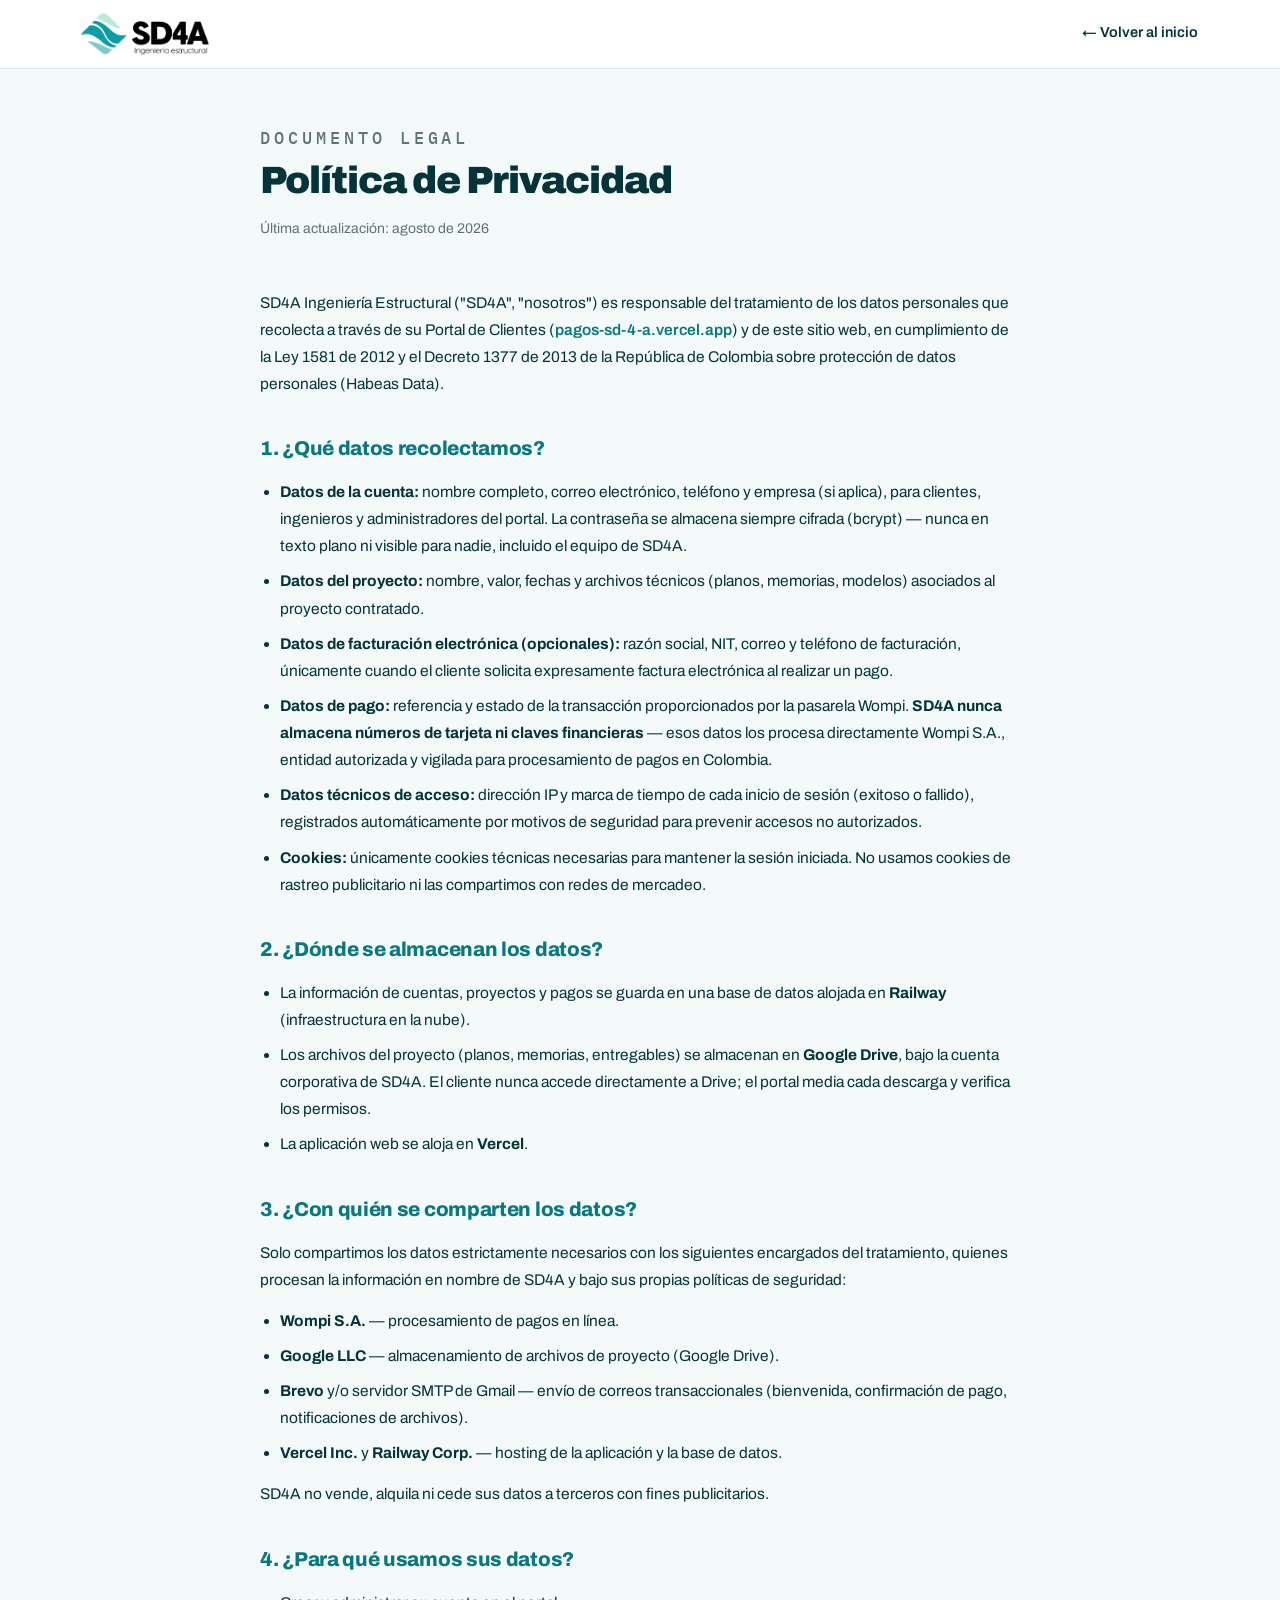
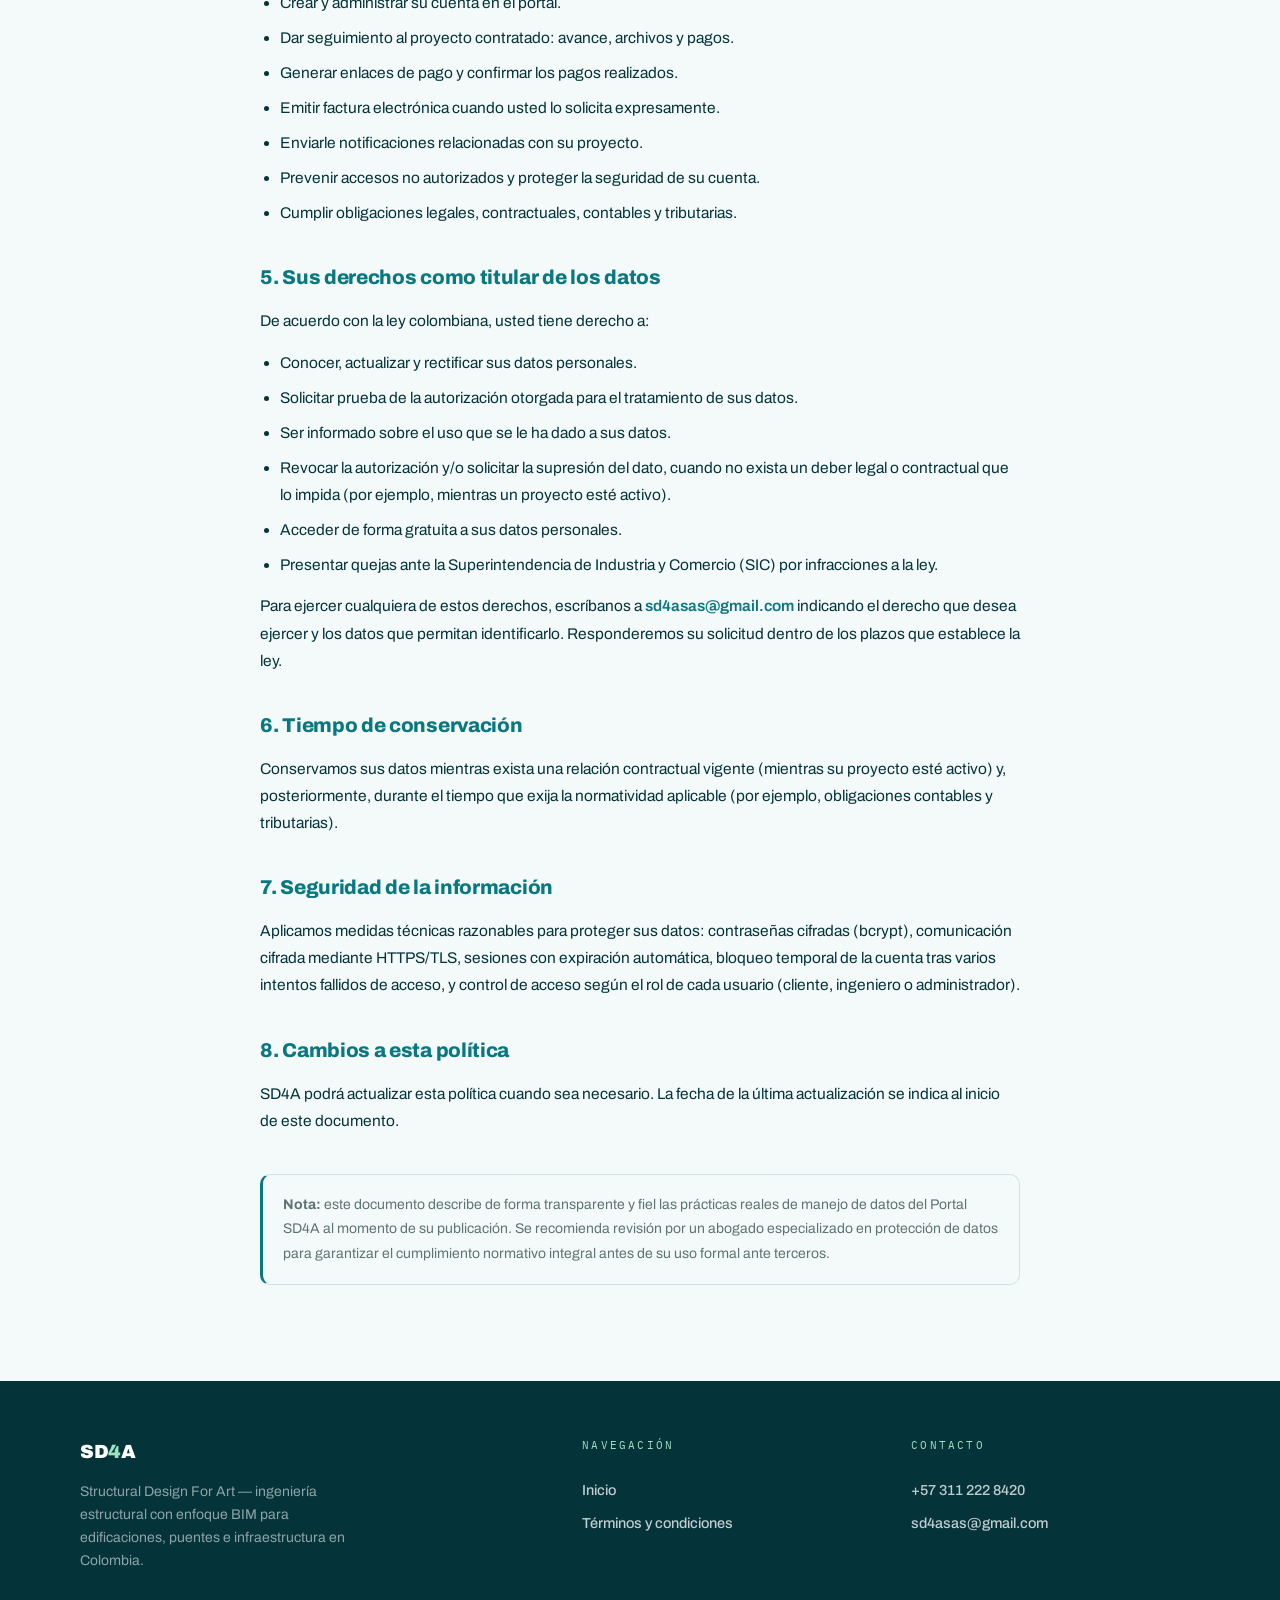
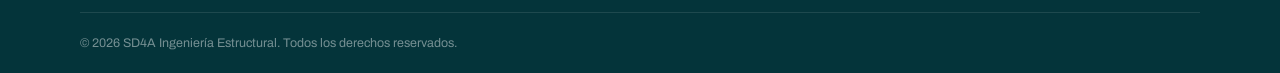
==== privacidad.html @ 19382eb5 "add Privacy Policy and Terms & Conditions pages New privacidad.html and terminos.html, grounded in w" ====
<!doctype html>
<html lang="es">
<head>
  <meta charset="utf-8" />
  <meta name="viewport" content="width=device-width, initial-scale=1" />
  <title>Política de Privacidad | SD4A Ingeniería Estructural</title>
  <meta name="description" content="Política de tratamiento de datos personales del Portal SD4A, conforme a la Ley 1581 de 2012 (Habeas Data) de Colombia." />
  <meta name="robots" content="noindex" />

  <link rel="preconnect" href="https://fonts.googleapis.com" />
  <link rel="preconnect" href="https://fonts.gstatic.com" crossorigin />
  <link href="https://fonts.googleapis.com/css2?family=Archivo:wdth,wght@62..125,300..900&family=IBM+Plex+Mono:wght@400;500&display=swap" rel="stylesheet" />

  <link rel="icon" type="image/png" sizes="32x32" href="./img/favicon-32.png" />
  <link rel="icon" type="image/png" sizes="16x16" href="./img/favicon-16.png" />
  <link rel="apple-touch-icon" sizes="180x180" href="./img/favicon-180.png" />
  <meta name="theme-color" content="#04343A" />

  <link rel="stylesheet" href="./css/style.css" />
</head>

<body>
  <header class="topbar" id="topbar">
    <div class="container topbar-inner">
      <a class="brand" href="./index.html" aria-label="SD4A — inicio">
        <img class="brand-logo" src="./img/logo-sd4a.png" alt="SD4A Ingeniería Estructural" />
      </a>
      <nav class="nav" id="nav" aria-label="Navegación">
        <a href="./index.html">← Volver al inicio</a>
      </nav>
    </div>
  </header>

  <main>
    <section class="section legal-page">
      <div class="container" style="max-width: 760px;">
        <div class="sheet-head">
          <p class="eyebrow">Documento legal</p>
          <h1 style="font-family: var(--font-display); font-weight: 900; font-size: clamp(28px,4vw,38px); letter-spacing: -1px; margin: 0 0 6px;">Política de Privacidad</h1>
          <p style="color: var(--muted); font-size: 14px;">Última actualización: agosto de 2026</p>
        </div>

        <div class="legal-body">
          <p>
            SD4A Ingeniería Estructural ("SD4A", "nosotros") es responsable del tratamiento de los datos
            personales que recolecta a través de su Portal de Clientes (<a href="https://pagos-sd-4-a.vercel.app" target="_blank" rel="noopener noreferrer">pagos-sd-4-a.vercel.app</a>)
            y de este sitio web, en cumplimiento de la Ley 1581 de 2012 y el Decreto 1377 de 2013 de la
            República de Colombia sobre protección de datos personales (Habeas Data).
          </p>

          <h2>1. ¿Qué datos recolectamos?</h2>
          <ul>
            <li><strong>Datos de la cuenta:</strong> nombre completo, correo electrónico, teléfono y empresa (si aplica), para clientes, ingenieros y administradores del portal. La contraseña se almacena siempre cifrada (bcrypt) — nunca en texto plano ni visible para nadie, incluido el equipo de SD4A.</li>
            <li><strong>Datos del proyecto:</strong> nombre, valor, fechas y archivos técnicos (planos, memorias, modelos) asociados al proyecto contratado.</li>
            <li><strong>Datos de facturación electrónica (opcionales):</strong> razón social, NIT, correo y teléfono de facturación, únicamente cuando el cliente solicita expresamente factura electrónica al realizar un pago.</li>
            <li><strong>Datos de pago:</strong> referencia y estado de la transacción proporcionados por la pasarela Wompi. <strong>SD4A nunca almacena números de tarjeta ni claves financieras</strong> — esos datos los procesa directamente Wompi S.A., entidad autorizada y vigilada para procesamiento de pagos en Colombia.</li>
            <li><strong>Datos técnicos de acceso:</strong> dirección IP y marca de tiempo de cada inicio de sesión (exitoso o fallido), registrados automáticamente por motivos de seguridad para prevenir accesos no autorizados.</li>
            <li><strong>Cookies:</strong> únicamente cookies técnicas necesarias para mantener la sesión iniciada. No usamos cookies de rastreo publicitario ni las compartimos con redes de mercadeo.</li>
          </ul>

          <h2>2. ¿Dónde se almacenan los datos?</h2>
          <ul>
            <li>La información de cuentas, proyectos y pagos se guarda en una base de datos alojada en <strong>Railway</strong> (infraestructura en la nube).</li>
            <li>Los archivos del proyecto (planos, memorias, entregables) se almacenan en <strong>Google Drive</strong>, bajo la cuenta corporativa de SD4A. El cliente nunca accede directamente a Drive; el portal media cada descarga y verifica los permisos.</li>
            <li>La aplicación web se aloja en <strong>Vercel</strong>.</li>
          </ul>

          <h2>3. ¿Con quién se comparten los datos?</h2>
          <p>Solo compartimos los datos estrictamente necesarios con los siguientes encargados del tratamiento, quienes procesan la información en nombre de SD4A y bajo sus propias políticas de seguridad:</p>
          <ul>
            <li><strong>Wompi S.A.</strong> — procesamiento de pagos en línea.</li>
            <li><strong>Google LLC</strong> — almacenamiento de archivos de proyecto (Google Drive).</li>
            <li><strong>Brevo</strong> y/o servidor SMTP de Gmail — envío de correos transaccionales (bienvenida, confirmación de pago, notificaciones de archivos).</li>
            <li><strong>Vercel Inc.</strong> y <strong>Railway Corp.</strong> — hosting de la aplicación y la base de datos.</li>
          </ul>
          <p>SD4A no vende, alquila ni cede sus datos a terceros con fines publicitarios.</p>

          <h2>4. ¿Para qué usamos sus datos?</h2>
          <ul>
            <li>Crear y administrar su cuenta en el portal.</li>
            <li>Dar seguimiento al proyecto contratado: avance, archivos y pagos.</li>
            <li>Generar enlaces de pago y confirmar los pagos realizados.</li>
            <li>Emitir factura electrónica cuando usted lo solicita expresamente.</li>
            <li>Enviarle notificaciones relacionadas con su proyecto.</li>
            <li>Prevenir accesos no autorizados y proteger la seguridad de su cuenta.</li>
            <li>Cumplir obligaciones legales, contractuales, contables y tributarias.</li>
          </ul>

          <h2>5. Sus derechos como titular de los datos</h2>
          <p>De acuerdo con la ley colombiana, usted tiene derecho a:</p>
          <ul>
            <li>Conocer, actualizar y rectificar sus datos personales.</li>
            <li>Solicitar prueba de la autorización otorgada para el tratamiento de sus datos.</li>
            <li>Ser informado sobre el uso que se le ha dado a sus datos.</li>
            <li>Revocar la autorización y/o solicitar la supresión del dato, cuando no exista un deber legal o contractual que lo impida (por ejemplo, mientras un proyecto esté activo).</li>
            <li>Acceder de forma gratuita a sus datos personales.</li>
            <li>Presentar quejas ante la Superintendencia de Industria y Comercio (SIC) por infracciones a la ley.</li>
          </ul>
          <p>
            Para ejercer cualquiera de estos derechos, escríbanos a
            <a href="mailto:sd4asas@gmail.com"> sd4asas@gmail.com</a> indicando el derecho que desea ejercer
            y los datos que permitan identificarlo. Responderemos su solicitud dentro de los plazos que
            establece la ley.
          </p>

          <h2>6. Tiempo de conservación</h2>
          <p>
            Conservamos sus datos mientras exista una relación contractual vigente (mientras su proyecto
            esté activo) y, posteriormente, durante el tiempo que exija la normatividad aplicable
            (por ejemplo, obligaciones contables y tributarias).
          </p>

          <h2>7. Seguridad de la información</h2>
          <p>
            Aplicamos medidas técnicas razonables para proteger sus datos: contraseñas cifradas (bcrypt),
            comunicación cifrada mediante HTTPS/TLS, sesiones con expiración automática, bloqueo temporal
            de la cuenta tras varios intentos fallidos de acceso, y control de acceso según el rol de
            cada usuario (cliente, ingeniero o administrador).
          </p>

          <h2>8. Cambios a esta política</h2>
          <p>
            SD4A podrá actualizar esta política cuando sea necesario. La fecha de la última actualización
            se indica al inicio de este documento.
          </p>

          <div class="legal-note">
            <p>
              <strong>Nota:</strong> este documento describe de forma transparente y fiel las prácticas
              reales de manejo de datos del Portal SD4A al momento de su publicación. Se recomienda
              revisión por un abogado especializado en protección de datos para garantizar el cumplimiento
              normativo integral antes de su uso formal ante terceros.
            </p>
          </div>
        </div>
      </div>
    </section>
  </main>

  <footer class="footer">
    <div class="container footer-grid">
      <div class="footer-brand">
        <span class="brand-text small">SD<em>4</em>A</span>
        <p>Structural Design For Art — ingeniería estructural con enfoque BIM para edificaciones, puentes e infraestructura en Colombia.</p>
      </div>
      <nav class="footer-links" aria-label="Enlaces del sitio">
        <p class="footer-col-title">Navegación</p>
        <a href="./index.html">Inicio</a>
        <a href="./terminos.html">Términos y condiciones</a>
      </nav>
      <div class="footer-links">
        <p class="footer-col-title">Contacto</p>
        <a href="https://wa.me/573112228420" target="_blank" rel="noopener noreferrer">+57 311 222 8420</a>
        <a href="mailto:sd4asas@gmail.com">sd4asas@gmail.com</a>
      </div>
    </div>
    <div class="container footer-bottom">
      <small>© 2026 SD4A Ingeniería Estructural. Todos los derechos reservados.</small>
    </div>
  </footer>
</body>
</html>
---- css/style.css ----
/* ═══════════════════════════════════════════════════════════════
   SD4A — Structural Design For Art
   Paleta del portal SD4A sobre una estética técnica y limpia.
   ═══════════════════════════════════════════════════════════════ */

:root {
  --ink:      #04343A;
  --teal:     #0A7881;
  --teal-2:   #16938f;
  --cyan:     #68B2B7;
  --mint:     #9BE3BF;
  --paper:    #F4FAF9;
  --white:    #FFFFFF;
  --line:     rgba(10, 120, 129, 0.16);
  --muted:    #5E7472;

  --font-display: "Archivo", system-ui, sans-serif;
  --font-body:    "Archivo", system-ui, sans-serif;
  --font-mono:    "IBM Plex Mono", ui-monospace, monospace;

  --radius: 14px;
  --container: 1120px;
}

/* ── Reset ── */
*, *::before, *::after { box-sizing: border-box; }
html { scroll-behavior: smooth; }
body {
  margin: 0;
  font-family: var(--font-body);
  font-size: 16px;
  line-height: 1.6;
  color: var(--ink);
  background: var(--paper);
  -webkit-font-smoothing: antialiased;
}
img { max-width: 100%; display: block; }
a { color: var(--teal); text-decoration: none; }

/* Foco visible accesible en toda la página */
a:focus-visible, button:focus-visible, input:focus-visible, textarea:focus-visible {
  outline: 2px solid var(--teal);
  outline-offset: 3px;
  border-radius: 4px;
}

.container { width: min(var(--container), calc(100% - 40px)); margin-inline: auto; }

/* ── Eyebrow (etiqueta pequeña sobre títulos) ── */
.eyebrow {
  font-family: var(--font-mono);
  font-size: 12px;
  font-weight: 500;
  letter-spacing: 0.24em;
  text-transform: uppercase;
  color: var(--teal);
  margin: 0 0 12px;
}
.eyebrow.light { color: var(--mint); }

/* ═══════════ TOPBAR ═══════════ */
.topbar {
  position: sticky; top: 0; z-index: 50;
  background: rgba(255, 255, 255, 0.92);
  backdrop-filter: blur(10px);
  border-bottom: 1px solid var(--line);
  transition: box-shadow 0.25s ease;
}
.topbar.scrolled { box-shadow: 0 8px 28px rgba(4, 52, 58, 0.10); }

/* Regla de avance de lectura — detalle de firma (estética de plano) */
.scroll-ruler {
  position: absolute; left: 0; bottom: -1px; height: 2px;
  width: 0%;
  background: linear-gradient(90deg, var(--teal), var(--mint));
  transition: width 0.1s linear;
}
.topbar-inner {
  display: flex; align-items: center; gap: 28px;
  height: 68px;
}

.brand { display: inline-flex; align-items: center; gap: 10px; }
.brand-logo { height: 44px; width: auto; display: block; }
.brand-mark { width: 34px; height: 34px; fill: var(--teal); }
.brand-text {
  font-family: var(--font-display);
  font-weight: 900;
  font-size: 24px;
  letter-spacing: -0.5px;
  color: var(--ink);
  font-style: normal;
}
.brand-text em { font-style: normal; color: var(--teal); }
.brand-text.small { font-size: 19px; color: var(--white); }
.brand-text.small em { color: var(--mint); }

.nav { display: flex; gap: 24px; margin-left: auto; }
.nav a {
  font-size: 14.5px; font-weight: 600; color: var(--ink);
  padding: 6px 2px; border-bottom: 2px solid transparent;
  transition: color 0.2s, border-color 0.2s;
}
.nav a:hover { color: var(--teal); border-bottom-color: var(--mint); }
.nav a.active { color: var(--teal); border-bottom-color: var(--teal); }

.btn-portal {
  display: inline-flex; align-items: center; gap: 8px;
  font-weight: 800; font-size: 14px; color: var(--white);
  background: linear-gradient(135deg, var(--teal), var(--teal-2));
  padding: 10px 18px; border-radius: 10px;
  box-shadow: 0 4px 16px rgba(10, 120, 129, 0.35);
  transition: transform 0.2s, box-shadow 0.2s;
  white-space: nowrap;
}
.btn-portal:hover { transform: translateY(-1px); box-shadow: 0 8px 22px rgba(10, 120, 129, 0.45); }
.btn-portal svg { width: 16px; height: 16px; }

/* Hamburguesa (móvil) */
.nav-toggle {
  display: none;
  flex-direction: column; justify-content: center; gap: 5px;
  width: 42px; height: 42px;
  background: none; border: 1.5px solid var(--line); border-radius: 10px;
  cursor: pointer; padding: 0 10px;
}
.nav-toggle span {
  display: block; height: 2px; border-radius: 2px;
  background: var(--ink);
  transition: transform 0.25s ease, opacity 0.25s ease;
}
.nav-toggle.open span:nth-child(1) { transform: translateY(7px) rotate(45deg); }
.nav-toggle.open span:nth-child(2) { opacity: 0; }
.nav-toggle.open span:nth-child(3) { transform: translateY(-7px) rotate(-45deg); }

/* ═══════════ HERO ═══════════ */
.hero {
  position: relative;
  min-height: 88vh;
  display: flex; flex-direction: column; justify-content: center;
  overflow: hidden;
  color: var(--white);
}
.hero-slides { position: absolute; inset: 0; }
.hero-slides .slide {
  position: absolute; inset: 0;
  width: 100%; height: 100%; object-fit: cover;
  opacity: 0;
  transform: scale(1);
  transition: opacity 1.6s ease;
}
.hero-slides .slide.active {
  opacity: 1;
  animation: kenburns 9s ease-out forwards;
}
@keyframes kenburns {
  from { transform: scale(1); }
  to   { transform: scale(1.08); }
}

.hero-veil {
  position: absolute; inset: 0;
  background: linear-gradient(100deg, rgba(4, 52, 58, 0.96) 0%, rgba(4, 52, 58, 0.88) 50%, rgba(6, 74, 82, 0.72) 100%);
}
.hero-grid-lines {
  position: absolute; inset: 0; pointer-events: none;
  background-image:
    linear-gradient(rgba(155, 227, 191, 0.07) 1px, transparent 1px),
    linear-gradient(90deg, rgba(155, 227, 191, 0.07) 1px, transparent 1px);
  background-size: 56px 56px;
}

.hero-inner { position: relative; z-index: 2; padding: 90px 0 140px; }
.hero h1 {
  font-family: var(--font-display);
  font-size: clamp(38px, 6.2vw, 68px);
  font-weight: 900;
  font-stretch: 88%;
  line-height: 1.04;
  letter-spacing: -1.5px;
  margin: 10px 0 20px;
  max-width: 13ch;
}
.hero h1 .accent { color: var(--mint); }
.hero h1, .hero-sub { text-shadow: 0 2px 24px rgba(4, 52, 58, 0.55); }
.hero-sub {
  font-size: clamp(16px, 1.9vw, 19px);
  color: rgba(255, 255, 255, 0.82);
  max-width: 54ch;
  margin: 0 0 32px;
}
.hero-actions { display: flex; gap: 14px; flex-wrap: wrap; }

/* Dots del slider */
.hero-dots {
  position: absolute; z-index: 3;
  bottom: 66px; left: 50%; transform: translateX(-50%);
  display: flex; gap: 10px;
}
.hero-dots button {
  width: 9px; height: 9px; border-radius: 50%;
  border: none; cursor: pointer; padding: 0;
  background: rgba(255, 255, 255, 0.35);
  transition: background 0.25s, transform 0.25s;
}
.hero-dots button.active { background: var(--mint); transform: scale(1.3); }

/* Cinta de sectores */
.hero-strip {
  position: absolute; bottom: 0; left: 0; right: 0; z-index: 2;
  padding: 14px 0;
  background: rgba(4, 52, 58, 0.85);
  border-top: 1px solid rgba(155, 227, 191, 0.25);
  overflow: hidden;
}
.strip-track {
  display: inline-flex; gap: 26px; align-items: center;
  font-family: var(--font-mono);
  font-size: 11.5px; letter-spacing: 0.24em; color: var(--mint);
  white-space: nowrap;
  animation: strip-move 45s linear infinite;
}
.strip-track i { font-style: normal; opacity: 0.5; }
@keyframes strip-move {
  from { transform: translateX(0); }
  to   { transform: translateX(-50%); }
}

/* ═══════════ BOTONES ═══════════ */
.btn {
  display: inline-flex; align-items: center; justify-content: center; gap: 8px;
  font-weight: 800; font-size: 15px;
  padding: 13px 26px; border-radius: 11px;
  border: none; cursor: pointer;
  transition: transform 0.2s, box-shadow 0.2s, background 0.2s;
}
.btn-solid {
  color: var(--white);
  background: linear-gradient(135deg, var(--teal), var(--cyan));
  box-shadow: 0 6px 20px rgba(10, 120, 129, 0.40);
}
.btn-solid:hover { transform: translateY(-2px); box-shadow: 0 10px 28px rgba(10, 120, 129, 0.5); }
.btn-ghost {
  color: var(--white);
  background: transparent;
  border: 1.5px solid rgba(255, 255, 255, 0.45);
}
.btn-ghost:hover { border-color: var(--mint); color: var(--mint); }
.btn-mint {
  color: var(--ink);
  background: var(--mint);
  box-shadow: 0 6px 24px rgba(155, 227, 191, 0.35);
}
.btn-mint:hover { transform: translateY(-2px); background: #b3ecd0; }
.btn-small { padding: 10px 18px; font-size: 13.5px; }

/* ═══════════ SECCIONES ═══════════ */
.section { padding: 96px 0; position: relative; }
.section.alt { background: var(--white); border-block: 1px solid var(--line); }

/* Sección oscura — contraste fuerte entre bloques */
.section.dark {
  background:
    linear-gradient(rgba(155, 227, 191, 0.045) 1px, transparent 1px),
    linear-gradient(90deg, rgba(155, 227, 191, 0.045) 1px, transparent 1px),
    linear-gradient(135deg, var(--ink) 0%, #06525c 100%);
  background-size: 56px 56px, 56px 56px, 100% 100%;
  color: var(--white);
}
.section.dark .sheet-head h2 { color: var(--white); }
.section.dark .sheet-head p { color: rgba(255, 255, 255, 0.65); }
.section.dark .eyebrow { color: var(--mint); }

/* Grano sutil sobre fondos oscuros — acabado menos plano */
.section.dark::before, .cta::before {
  content: "";
  position: absolute; inset: 0;
  background-image: url("data:image/svg+xml,%3Csvg xmlns='http://www.w3.org/2000/svg' width='140' height='140'%3E%3Cfilter id='n'%3E%3CfeTurbulence type='fractalNoise' baseFrequency='0.85' numOctaves='2' stitchTiles='stitch'/%3E%3C/filter%3E%3Crect width='100%25' height='100%25' filter='url(%23n)'/%3E%3C/svg%3E");
  opacity: 0.05;
  mix-blend-mode: overlay;
  pointer-events: none;
}
.section.dark .container, .cta .container { position: relative; z-index: 1; }

.sheet-head { max-width: 640px; margin-bottom: 48px; }
.sheet-head h2 {
  font-family: var(--font-display);
  font-size: clamp(28px, 3.6vw, 40px);
  font-weight: 900;
  font-stretch: 90%;
  letter-spacing: -1px;
  line-height: 1.1;
  margin: 0 0 14px;
}
.sheet-head p { color: var(--muted); margin: 0; font-size: 16.5px; }

/* ── Tarjetas ── */
.plan-card {
  position: relative;
  background: var(--white);
  border: 1px solid var(--line);
  border-radius: var(--radius);
  padding: 28px;
  transition: transform 0.25s ease, box-shadow 0.25s ease;
}
.plan-card::before {
  content: "";
  position: absolute; top: 10px; left: 10px;
  width: 14px; height: 14px;
  border-top: 2px solid var(--mint);
  border-left: 2px solid var(--mint);
  opacity: 0.9;
}
.plan-card:hover { transform: translateY(-4px); box-shadow: 0 16px 36px rgba(4, 52, 58, 0.10); }
.plan-card h3 {
  font-family: var(--font-display);
  font-size: 19px; font-weight: 800; letter-spacing: -0.3px;
  margin: 4px 0 10px;
}
.plan-card p, .plan-card ul { color: var(--muted); font-size: 15px; margin: 0; }
.plan-card ul { padding-left: 18px; display: grid; gap: 6px; }
.plan-card .link { display: inline-block; margin-top: 14px; font-weight: 700; font-size: 14.5px; transition: transform 0.2s ease; }
.plan-card .link:hover { color: var(--teal-2); transform: translateX(3px); }

.service-icon {
  width: 28px; height: 28px;
  color: var(--teal);
  margin-bottom: 12px;
}

.cards-3 { display: grid; grid-template-columns: repeat(3, 1fr); gap: 20px; }

/* ── Banda BIM ── */
.bim-band {
  margin-top: 48px;
  display: grid; grid-template-columns: 1.1fr 1fr;
  border-radius: 18px; overflow: hidden;
  background: linear-gradient(120deg, var(--ink) 0%, #06525c 70%, var(--teal) 100%);
  color: var(--white);
}
.bim-copy { padding: 44px; align-self: center; }
.bim-copy h3 {
  font-family: var(--font-display);
  font-size: 28px; font-weight: 900; letter-spacing: -0.5px;
  margin: 6px 0 12px;
}
.bim-copy p { color: rgba(255, 255, 255, 0.8); margin: 0; font-size: 15.5px; }
.bim-band img { width: 100%; height: 100%; object-fit: cover; min-height: 260px; }

/* ── Sectores (sobre fondo oscuro) ── */
.sector-grid { display: grid; grid-template-columns: repeat(3, 1fr); gap: 16px; }
.sector {
  background: rgba(255, 255, 255, 0.05);
  border: 1px solid rgba(155, 227, 191, 0.20);
  border-radius: var(--radius);
  padding: 24px;
  transition: border-color 0.2s, background 0.2s, transform 0.2s;
}
.sector:hover {
  border-color: var(--mint);
  background: rgba(155, 227, 191, 0.10);
  transform: translateY(-3px);
}
.sector-icon {
  width: 26px; height: 26px;
  color: var(--mint);
  margin-bottom: 14px;
  opacity: 0.9;
  transition: transform 0.25s ease;
}
.sector:hover .sector-icon { transform: translateY(-2px) scale(1.05); }
.sector h3 {
  font-family: var(--font-mono);
  font-size: 13px; font-weight: 500; letter-spacing: 0.18em;
  text-transform: uppercase;
  color: var(--mint);
  margin: 0 0 8px;
}
.sector p { color: rgba(255, 255, 255, 0.68); font-size: 14.5px; margin: 0; }

/* ── Proyectos: filtro ── */
.filter-bar { display: flex; flex-wrap: wrap; gap: 8px; margin-bottom: 28px; }
.filter-btn {
  font-family: var(--font-mono);
  font-size: 11.5px; letter-spacing: 0.08em;
  padding: 8px 16px; border-radius: 20px;
  border: 1px solid var(--line);
  background: var(--white);
  color: var(--muted);
  cursor: pointer;
  transition: background 0.2s ease, color 0.2s ease, border-color 0.2s ease;
}
.filter-btn:hover { border-color: var(--cyan); color: var(--teal); }
.filter-btn.active {
  background: var(--teal); border-color: var(--teal); color: var(--white);
}

/* ── Proyectos: galería tipo mosaico (alturas variadas, reales) ── */
.project-grid { columns: 3 260px; column-gap: 20px; }
.project {
  display: block;
  break-inside: avoid;
  margin: 0 0 20px;
  border-radius: var(--radius); overflow: hidden;
  background: var(--white); border: 1px solid var(--line);
  cursor: zoom-in;
  transition: transform 0.25s ease, box-shadow 0.25s ease, opacity 0.25s ease;
}
.project.filtered-out { display: none; }
.project:hover, .project:focus-visible {
  transform: translateY(-4px);
  box-shadow: 0 18px 40px rgba(4, 52, 58, 0.14);
  outline: none;
}
.project:focus-visible { box-shadow: 0 0 0 3px var(--cyan); }
.project img {
  width: 100%; display: block; object-fit: cover;
  transition: transform 0.4s ease;
}
.project:hover img { transform: scale(1.04); }
.project figcaption { padding: 16px 18px; }
.project .tag {
  display: inline-block;
  font-family: var(--font-mono);
  font-size: 10.5px; letter-spacing: 0.2em;
  color: var(--teal);
  background: rgba(155, 227, 191, 0.25);
  padding: 3px 9px; border-radius: 20px;
  margin-bottom: 8px;
}
.project strong { display: block; font-size: 15.5px; letter-spacing: -0.2px; line-height: 1.35; }

/* ── Lightbox ── */
.lightbox[hidden] { display: none; }
.lightbox {
  position: fixed; inset: 0; z-index: 100;
  background: rgba(4, 52, 58, 0.94);
  display: flex; align-items: center; justify-content: center;
  padding: 24px;
  opacity: 0; transition: opacity 0.25s ease;
}
.lightbox.open { opacity: 1; }
.lb-figure { margin: 0; max-width: min(1100px, 92vw); text-align: center; }
.lb-figure img {
  max-width: 100%; max-height: 78vh;
  object-fit: contain;
  border-radius: 12px;
  box-shadow: 0 30px 80px rgba(0, 0, 0, 0.5);
  margin-inline: auto;
}
.lb-figure figcaption {
  margin-top: 16px;
  color: var(--mint);
  font-family: var(--font-mono);
  font-size: 13px; letter-spacing: 0.12em;
}
.lb-close, .lb-prev, .lb-next {
  position: fixed; z-index: 101;
  background: rgba(255, 255, 255, 0.10);
  color: var(--white);
  border: 1px solid rgba(255, 255, 255, 0.25);
  border-radius: 50%;
  width: 48px; height: 48px;
  font-size: 26px; line-height: 1;
  cursor: pointer;
  display: flex; align-items: center; justify-content: center;
  transition: background 0.2s, transform 0.2s;
}
.lb-close:hover, .lb-prev:hover, .lb-next:hover { background: var(--teal); transform: scale(1.06); }
.lb-close { top: 22px; right: 22px; }
.lb-prev  { left: 22px; top: 50%; transform: translateY(-50%); }
.lb-next  { right: 22px; top: 50%; transform: translateY(-50%); }
.lb-prev:hover { transform: translateY(-50%) scale(1.06); }
.lb-next:hover { transform: translateY(-50%) scale(1.06); }

body.lb-locked { overflow: hidden; }

/* ── Proceso ── */
.steps {
  list-style: none; margin: 0; padding: 0;
  display: grid; grid-template-columns: repeat(4, 1fr); gap: 18px;
}
.step {
  background: var(--white); border: 1px solid var(--line);
  border-radius: var(--radius); padding: 26px 22px;
  transition: transform 0.2s ease, box-shadow 0.2s ease;
}
.step:hover { transform: translateY(-3px); box-shadow: 0 12px 28px rgba(4, 52, 58, 0.08); }
.step-num {
  font-family: var(--font-mono);
  font-size: 13px; font-weight: 500; letter-spacing: 0.1em;
  color: var(--white);
  background: var(--teal);
  display: inline-flex; align-items: center; justify-content: center;
  width: 40px; height: 40px; border-radius: 10px;
  margin-bottom: 14px;
}
.step h3 { font-size: 17px; font-weight: 800; letter-spacing: -0.3px; margin: 0 0 8px; }
.step p { color: var(--muted); font-size: 14px; margin: 0; }

/* ── CTA portal ── */
.cta {
  position: relative;
  overflow: hidden;
  background: linear-gradient(120deg, var(--ink) 0%, #075f68 55%, var(--teal-2) 100%);
  color: var(--white);
  padding: 72px 0;
}
.cta-inner {
  display: flex; align-items: center; justify-content: space-between; gap: 32px;
  flex-wrap: wrap;
}
.cta h2 {
  font-family: var(--font-display);
  font-size: clamp(26px, 3.4vw, 36px); font-weight: 900; letter-spacing: -0.8px;
  margin: 8px 0 10px;
}
.cta p { color: rgba(255, 255, 255, 0.78); margin: 0; max-width: 48ch; }

/* ── Contacto ── */
.contact-solo { max-width: 520px; }
.contact-solo .plan-card { padding: 32px; }

.wa-btn {
  display: flex; align-items: center; justify-content: center; gap: 10px;
  width: 100%;
  font-weight: 800; font-size: 15.5px;
  color: var(--white);
  background: linear-gradient(135deg, #1fac53, #25d366);
  padding: 15px 24px; border-radius: 12px;
  box-shadow: 0 6px 22px rgba(37, 211, 102, 0.35);
  margin-bottom: 20px;
  transition: transform 0.2s, box-shadow 0.2s;
}
.wa-btn:hover { transform: translateY(-2px); box-shadow: 0 10px 30px rgba(37, 211, 102, 0.45); color: var(--white); }
.wa-btn svg { width: 22px; height: 22px; flex-shrink: 0; }

.contact-info h3 { font-size: 18px; font-weight: 800; margin: 4px 0 18px; }
.info-row { display: grid; gap: 3px; padding: 12px 0; border-bottom: 1px dashed var(--line); }
.info-label {
  font-family: var(--font-mono);
  font-size: 11px; letter-spacing: 0.2em; text-transform: uppercase;
  color: var(--teal);
}
.info-row a, .info-row span:not(.info-label) { font-size: 15px; font-weight: 600; color: var(--ink); }
.info-row a:hover { color: var(--teal); }
.portal-note { margin-top: 22px; padding-top: 18px; }
.portal-note p { font-size: 14px; color: var(--muted); margin: 0 0 10px; }

/* ── Páginas legales (Privacidad, Términos) ── */
.legal-page { padding-top: 56px; }
.legal-body { color: var(--ink); font-size: 15.5px; line-height: 1.75; }
.legal-body h2 {
  font-family: var(--font-display);
  font-size: 20px; font-weight: 800; letter-spacing: -0.3px;
  color: var(--teal);
  margin: 34px 0 12px;
}
.legal-body p { margin: 0 0 14px; }
.legal-body ul { margin: 0 0 14px; padding-left: 20px; display: grid; gap: 8px; }
.legal-body li { color: var(--ink); }
.legal-body a { font-weight: 600; }
.legal-note {
  margin-top: 40px; padding: 18px 20px;
  background: var(--paper);
  border: 1px solid var(--line);
  border-left: 3px solid var(--teal);
  border-radius: 10px;
}
.legal-note p { margin: 0; font-size: 14px; color: var(--muted); }

/* ── Footer ── */
.footer { background: var(--ink); color: rgba(255, 255, 255, 0.65); padding: 56px 0 0; }
.footer-grid {
  display: grid; grid-template-columns: 1.6fr 1fr 1fr; gap: 40px;
  padding-bottom: 40px;
}
.footer-brand p { margin: 12px 0 0; font-size: 14px; color: rgba(255, 255, 255, 0.55); max-width: 34ch; line-height: 1.65; }
.footer-col-title {
  font-family: var(--font-mono);
  font-size: 11px; letter-spacing: 0.2em; text-transform: uppercase;
  color: var(--mint); margin: 0 0 14px;
}
.footer-links { display: flex; flex-direction: column; gap: 10px; }
.footer-links a { color: rgba(255, 255, 255, 0.75); font-size: 14.5px; font-weight: 500; transition: color 0.2s; }
.footer-links a:hover { color: var(--mint); }
.footer-bottom {
  border-top: 1px solid rgba(255, 255, 255, 0.10);
  padding: 20px 0;
  display: flex; align-items: center; justify-content: space-between;
  flex-wrap: wrap; gap: 10px;
}
.footer-bottom small { font-size: 12.5px; color: rgba(255, 255, 255, 0.45); }
.footer-legal { display: flex; align-items: center; gap: 8px; }
.footer-legal a { font-size: 12.5px; color: rgba(255, 255, 255, 0.5); font-weight: 500; transition: color 0.2s; }
.footer-legal a:hover { color: var(--mint); }
.footer-legal span { color: rgba(255, 255, 255, 0.25); font-size: 12px; }

/* ═══════════ REVEAL (con cascada opcional) ═══════════ */
.reveal {
  opacity: 0; transform: translateY(22px);
  transition: opacity 0.65s ease, transform 0.65s ease;
  transition-delay: calc(var(--stagger, 0) * 70ms);
}
.reveal.in { opacity: 1; transform: none; }

@media (prefers-reduced-motion: reduce) {
  html { scroll-behavior: auto; }
  .reveal { opacity: 1; transform: none; transition: none; }
  .hero-slides .slide { transition: none; animation: none !important; }
  .strip-track { animation: none; }
  .hero-slides, .hero-veil { transform: none !important; }
  .wa-btn::before { animation: none !important; }
}

/* ═══════════ CIFRAS (franja bajo el hero) ═══════════ */
.stats-strip {
  display: grid; grid-template-columns: repeat(3, 1fr);
  gap: 8px;
  padding: 30px 0;
  border-bottom: 1px solid var(--line);
}
.stat { text-align: center; padding: 0 12px; }
.stat-num {
  display: block;
  font-family: var(--font-display);
  font-weight: 900;
  font-size: clamp(28px, 4vw, 40px);
  letter-spacing: -1px;
  color: var(--teal);
  line-height: 1;
}
.stat-label {
  display: block;
  margin-top: 6px;
  font-size: 12.5px;
  color: var(--muted);
  font-weight: 600;
}

/* ═══════════ OVERLAY EN TARJETAS DE PROYECTO (solo la imagen) ═══════════ */
.project-media { position: relative; overflow: hidden; }
.project-media::after {
  content: "";
  position: absolute; inset: 0;
  background: linear-gradient(180deg, transparent 40%, rgba(4,52,58,0.55) 100%);
  opacity: 0;
  transition: opacity 0.3s ease;
  pointer-events: none;
  z-index: 1;
}
.project:hover .project-media::after, .project:focus-visible .project-media::after { opacity: 1; }
.project-zoom-hint {
  position: absolute; top: 14px; right: 14px; z-index: 2;
  width: 34px; height: 34px; border-radius: 50%;
  background: rgba(255,255,255,0.92);
  color: var(--teal);
  display: flex; align-items: center; justify-content: center;
  opacity: 0; transform: scale(0.8);
  transition: opacity 0.25s ease, transform 0.25s ease;
  pointer-events: none;
}
.project:hover .project-zoom-hint, .project:focus-visible .project-zoom-hint {
  opacity: 1; transform: scale(1);
}

/* ═══════════ PULSO EN BOTÓN DE WHATSAPP ═══════════ */
.wa-btn { position: relative; }
.wa-btn::before {
  content: "";
  position: absolute; inset: 0;
  border-radius: 12px;
  border: 2px solid #25d366;
  opacity: 0;
  animation: wa-pulse 2.6s ease-out infinite;
}
@keyframes wa-pulse {
  0%   { opacity: 0.55; transform: scale(1); }
  80%  { opacity: 0; transform: scale(1.12); }
  100% { opacity: 0; transform: scale(1.12); }
}

/* ═══════════ PARALLAX DEL HERO ═══════════ */
.hero-slides, .hero-veil { will-change: transform; }

/* ═══════════ VOLVER ARRIBA ═══════════ */
.back-to-top {
  position: fixed; right: 24px; bottom: 24px; z-index: 40;
  width: 48px; height: 48px; border-radius: 50%;
  border: none; cursor: pointer;
  background: linear-gradient(135deg, var(--teal), var(--cyan));
  color: var(--white);
  display: flex; align-items: center; justify-content: center;
  box-shadow: 0 8px 24px rgba(10, 120, 129, 0.35);
  opacity: 0; transform: translateY(12px) scale(0.9);
  pointer-events: none;
  transition: opacity 0.25s ease, transform 0.25s ease, box-shadow 0.2s ease;
}
.back-to-top.visible { opacity: 1; transform: none; pointer-events: auto; }
.back-to-top:hover { box-shadow: 0 12px 32px rgba(10, 120, 129, 0.45); transform: translateY(-2px); }
.back-to-top svg { width: 20px; height: 20px; }

/* ═══════════ RESPONSIVE ═══════════ */
@media (max-width: 960px) {
  .cards-3, .sector-grid { grid-template-columns: repeat(2, 1fr); }
  .project-grid { columns: 2 220px; }
  .steps { grid-template-columns: repeat(2, 1fr); }
  .bim-band { grid-template-columns: 1fr; }

  .footer-grid { grid-template-columns: 1fr; gap: 28px; }

  .nav-toggle { display: flex; }
  .nav {
    position: fixed; top: 68px; left: 0; right: 0;
    flex-direction: column; gap: 0;
    background: var(--white);
    border-bottom: 1px solid var(--line);
    box-shadow: 0 20px 40px rgba(4, 52, 58, 0.15);
    padding: 8px 20px 16px;
    transform: translateY(-12px);
    opacity: 0; pointer-events: none;
    transition: transform 0.25s ease, opacity 0.25s ease;
  }
  .nav.open { transform: none; opacity: 1; pointer-events: auto; }
  .nav a { padding: 13px 4px; border-bottom: 1px solid var(--line); font-size: 16px; }
  .nav a:last-child { border-bottom: none; }
}
@media (max-width: 580px) {
  .cards-3, .sector-grid, .steps { grid-template-columns: 1fr; }
  .project-grid { columns: 1; }
  .topbar-inner { gap: 12px; }
  .btn-portal { padding: 9px 13px; font-size: 12.5px; }
  .section { padding: 64px 0; }
  .hero-inner { padding: 70px 0 130px; }
  .lb-prev, .lb-next { width: 40px; height: 40px; font-size: 22px; }
  .stats-strip { padding: 22px 0; }
  .back-to-top { width: 44px; height: 44px; right: 16px; bottom: 16px; }
}
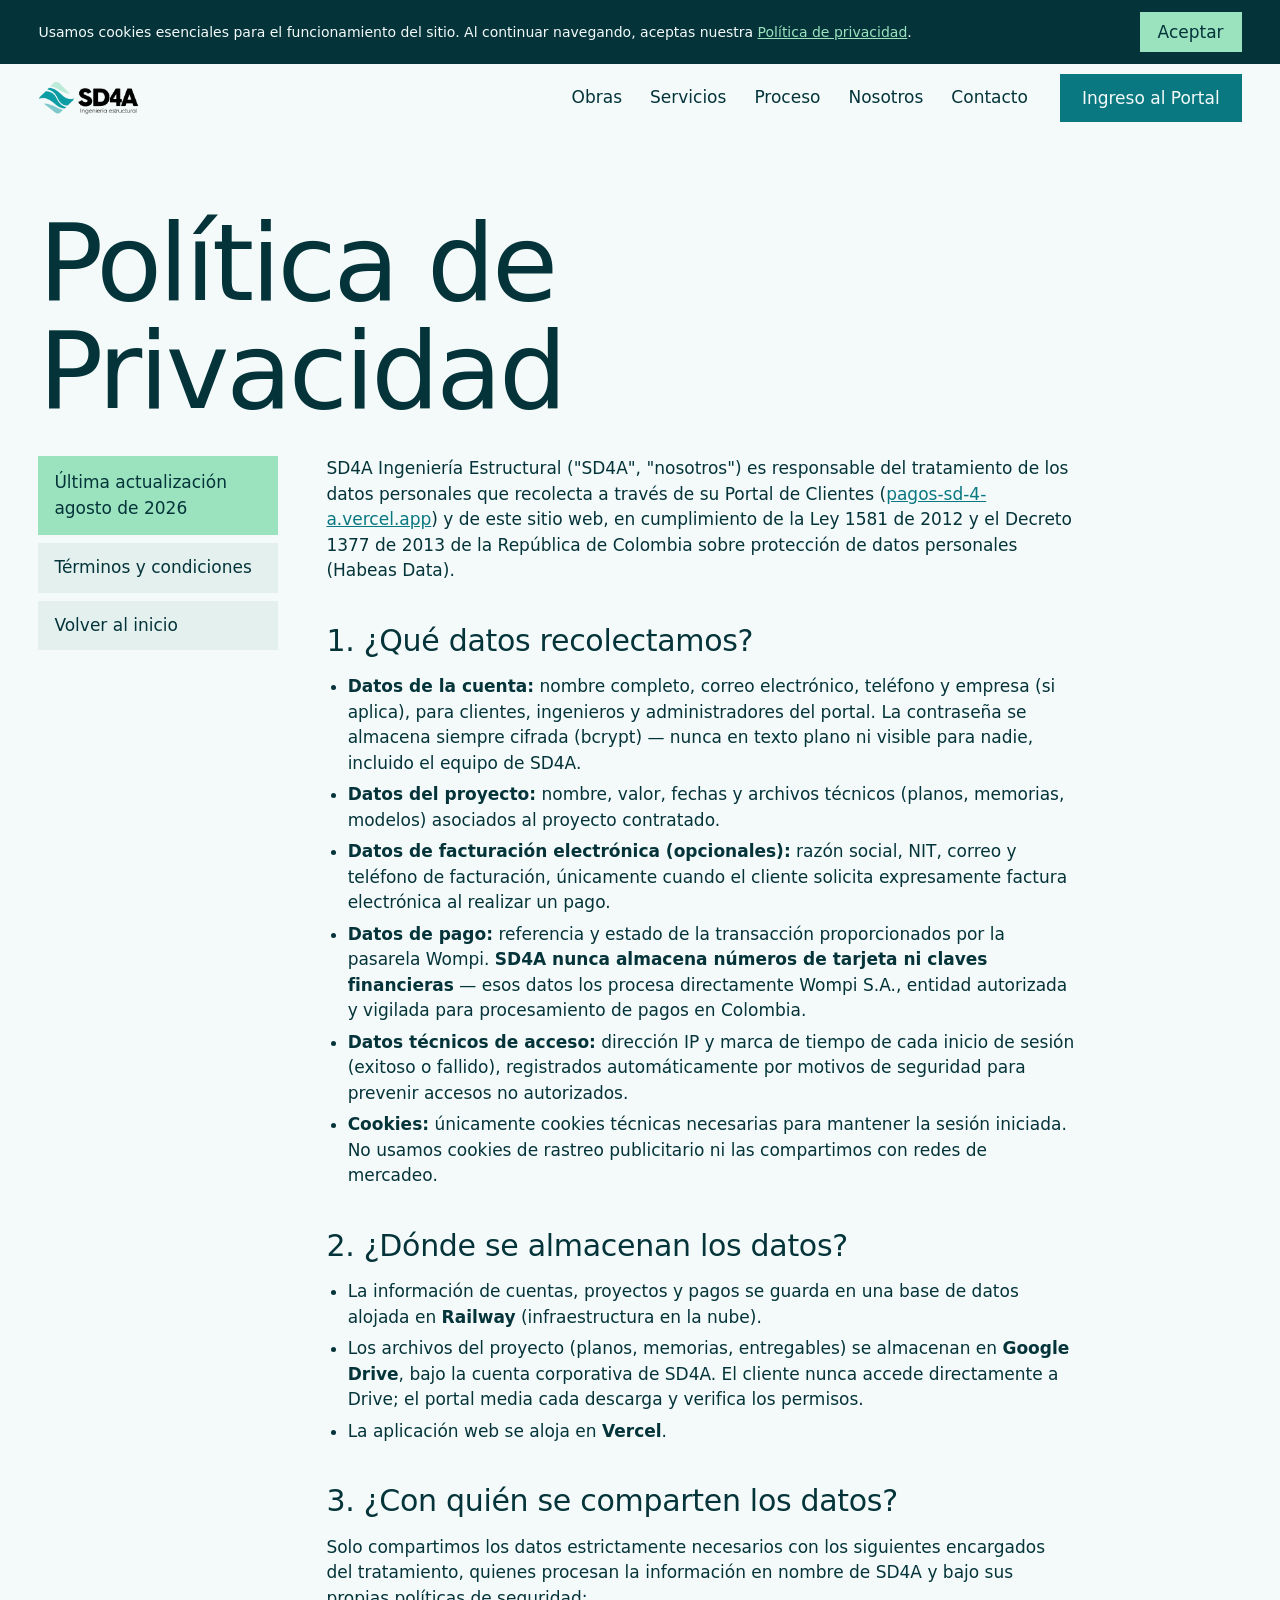
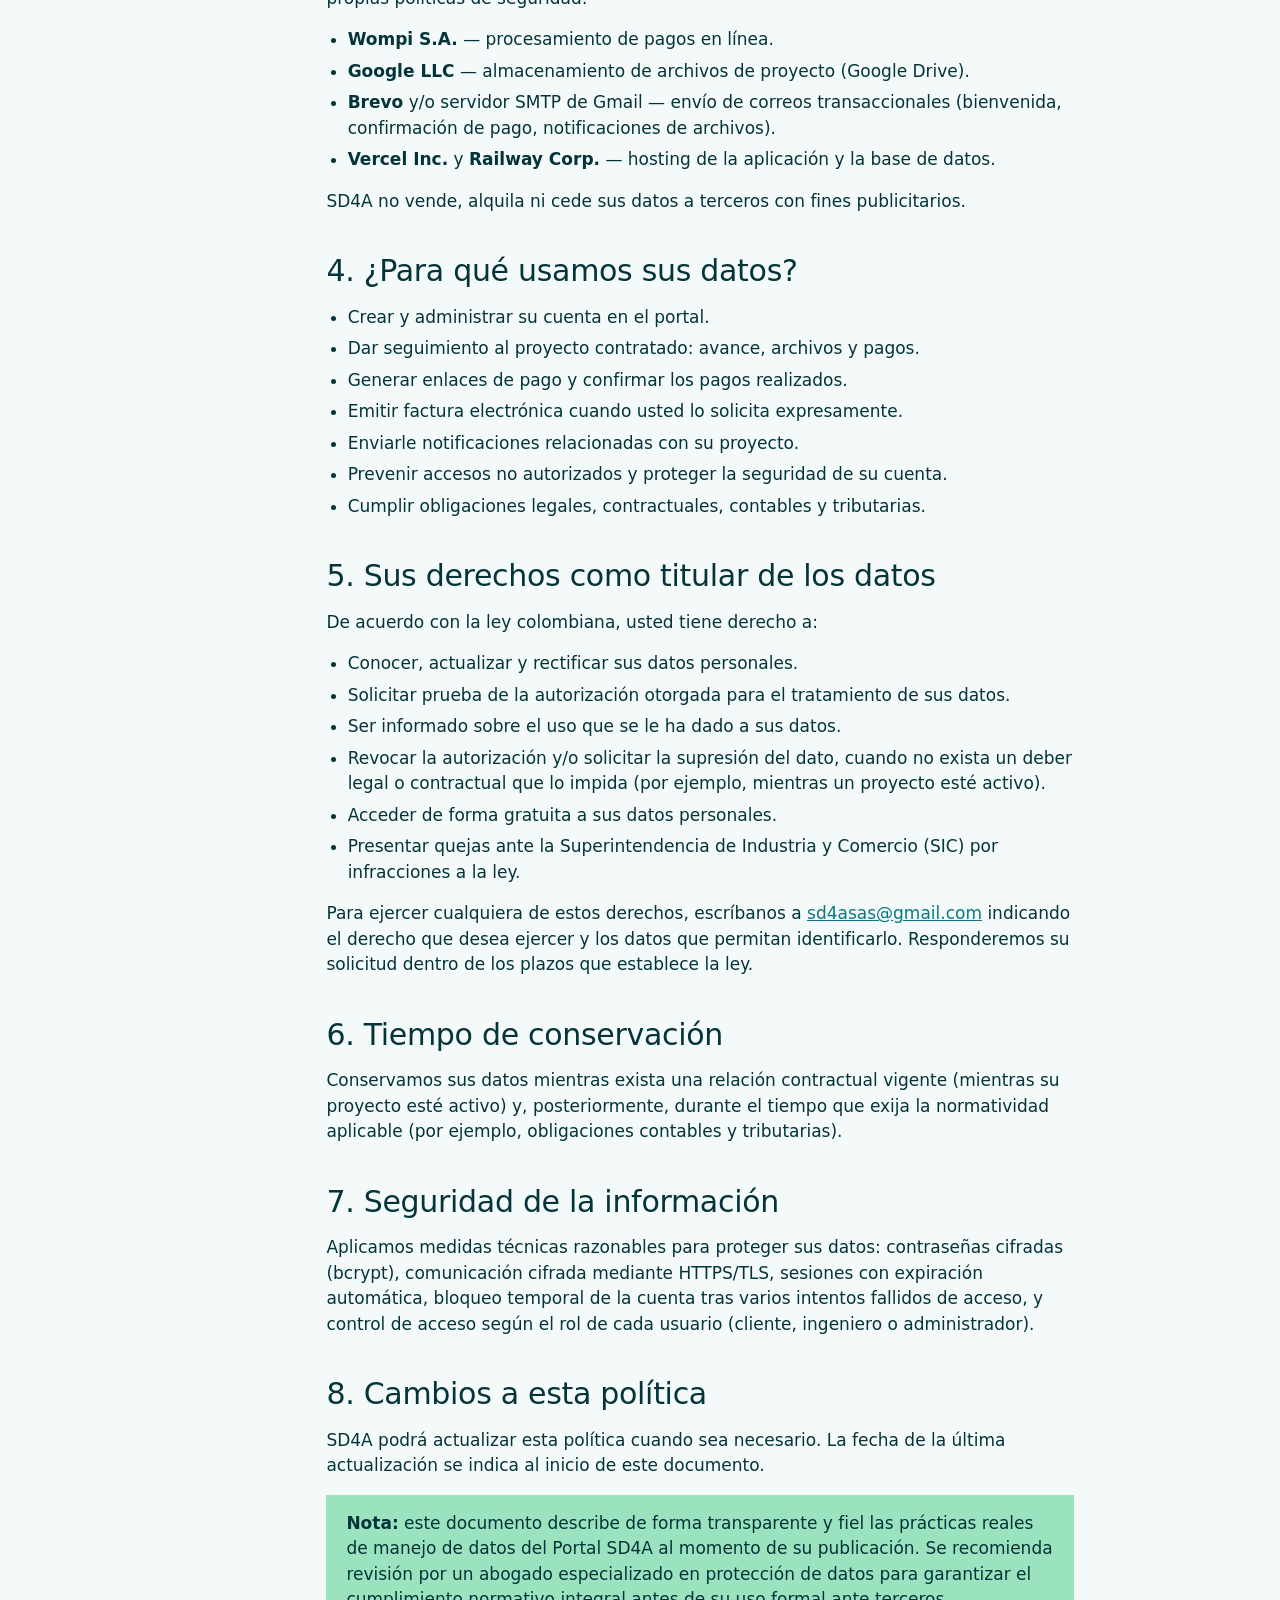
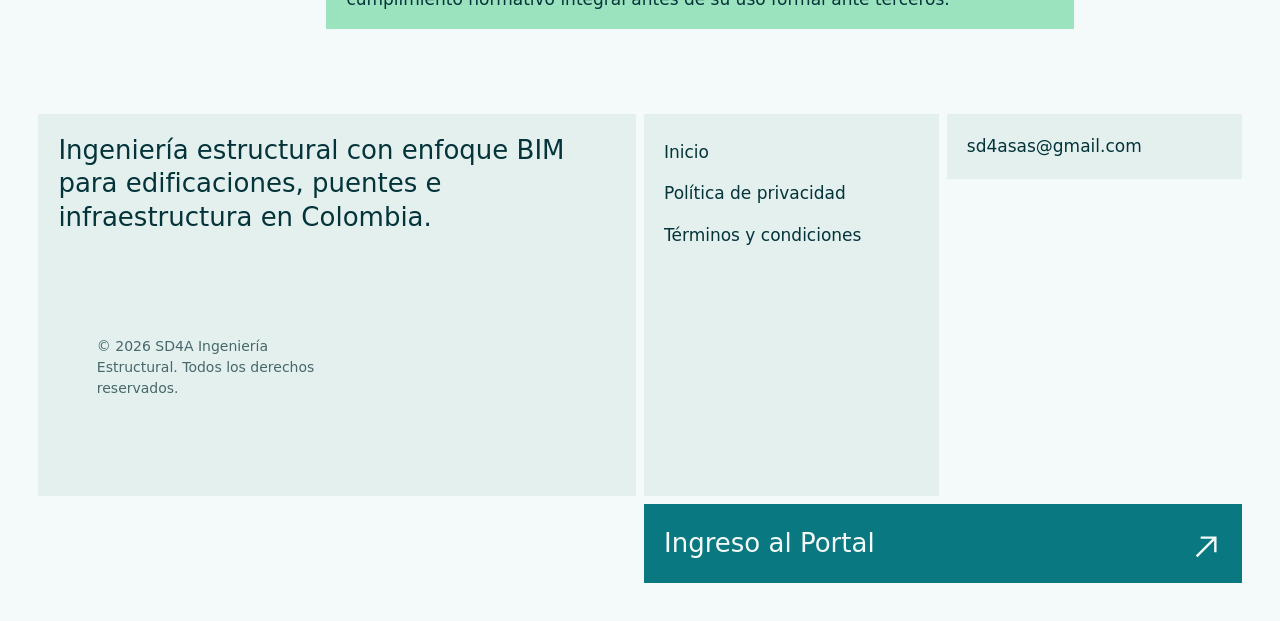
==== commit c5fef80f: "feat: rediseno completo del sitio (hoja de contactos, colores planos de marca) Co-Authored-By: Claud" ====
--- a/privacidad.html
+++ b/privacidad.html
@@ -7,9 +7,9 @@
   <meta name="description" content="Política de tratamiento de datos personales del Portal SD4A, conforme a la Ley 1581 de 2012 (Habeas Data) de Colombia." />
   <meta name="robots" content="noindex" />
 
-  <link rel="preconnect" href="https://fonts.googleapis.com" />
-  <link rel="preconnect" href="https://fonts.gstatic.com" crossorigin />
-  <link href="https://fonts.googleapis.com/css2?family=Archivo:wdth,wght@62..125,300..900&family=IBM+Plex+Mono:wght@400;500&display=swap" rel="stylesheet" />
+  <link rel="preconnect" href="https://api.fontshare.com" />
+  <link rel="preconnect" href="https://cdn.fontshare.com" crossorigin />
+  <link href="https://api.fontshare.com/v2/css?f[]=clash-grotesk@400,500&display=swap" rel="stylesheet" />
 
   <link rel="icon" type="image/png" sizes="32x32" href="./img/favicon-32.png" />
   <link rel="icon" type="image/png" sizes="16x16" href="./img/favicon-16.png" />
@@ -17,30 +17,39 @@
   <meta name="theme-color" content="#04343A" />
 
   <link rel="stylesheet" href="./css/style.css" />
+  <script>document.documentElement.className += " js";</script>
 </head>
 
 <body>
-  <header class="topbar" id="topbar">
-    <div class="container topbar-inner">
-      <a class="brand" href="./index.html" aria-label="SD4A — inicio">
-        <img class="brand-logo" src="./img/logo-sd4a.png" alt="SD4A Ingeniería Estructural" />
-      </a>
-      <nav class="nav" id="nav" aria-label="Navegación">
-        <a href="./index.html">← Volver al inicio</a>
-      </nav>
-    </div>
+  <div class="cookiebar" id="cookieBanner" role="region" aria-label="Aviso de cookies" hidden>
+    <p>Usamos cookies esenciales para el funcionamiento del sitio. Al continuar navegando, aceptas nuestra <a href="./privacidad.html">Política de privacidad</a>.</p>
+    <button class="btn" id="cookieAccept" type="button">Aceptar</button>
+  </div>
+
+  <header class="bar" id="top">
+    <a class="brand" href="./index.html" aria-label="SD4A — inicio">
+      <img src="./img/logo-sd4a.png" width="100" height="34" alt="SD4A Ingeniería estructural" />
+    </a>
+    <nav class="nav" id="nav" aria-label="Navegación principal">
+      <a href="./index.html#obras">Obras</a>
+      <a href="./index.html#servicios">Servicios</a>
+      <a href="./index.html#proceso">Proceso</a>
+      <a href="./index.html#nosotros">Nosotros</a>
+      <a href="./index.html#contacto">Contacto</a>
+    </nav>
+    <a class="btn" href="https://pagos-sd-4-a.vercel.app/login">Ingreso al Portal</a>
+    <button class="menu" id="navToggle" type="button" aria-label="Abrir menú" aria-expanded="false" aria-controls="nav"><span></span><span></span></button>
   </header>
 
   <main>
-    <section class="section legal-page">
-      <div class="container" style="max-width: 760px;">
-        <div class="sheet-head">
-          <p class="eyebrow">Documento legal</p>
-          <h1 style="font-family: var(--font-display); font-weight: 900; font-size: clamp(28px,4vw,38px); letter-spacing: -1px; margin: 0 0 6px;">Política de Privacidad</h1>
-          <p style="color: var(--muted); font-size: 14px;">Última actualización: agosto de 2026</p>
-        </div>
-
-        <div class="legal-body">
+    <section class="legal">
+      <h1>Política de Privacidad</h1>
+      <div class="toc">
+        <p class="stamp">Última actualización<br />agosto de 2026</p>
+        <a href="./terminos.html">Términos y condiciones</a>
+        <a href="./index.html">Volver al inicio</a>
+      </div>
+      <div class="legal-body">
           <p>
             SD4A Ingeniería Estructural ("SD4A", "nosotros") es responsable del tratamiento de los datos
             personales que recolecta a través de su Portal de Clientes (<a href="https://pagos-sd-4-a.vercel.app" target="_blank" rel="noopener noreferrer">pagos-sd-4-a.vercel.app</a>)
@@ -133,30 +142,26 @@
             </p>
           </div>
         </div>
-      </div>
     </section>
   </main>
 
-  <footer class="footer">
-    <div class="container footer-grid">
-      <div class="footer-brand">
-        <span class="brand-text small">SD<em>4</em>A</span>
-        <p>Structural Design For Art — ingeniería estructural con enfoque BIM para edificaciones, puentes e infraestructura en Colombia.</p>
-      </div>
-      <nav class="footer-links" aria-label="Enlaces del sitio">
-        <p class="footer-col-title">Navegación</p>
-        <a href="./index.html">Inicio</a>
-        <a href="./terminos.html">Términos y condiciones</a>
-      </nav>
-      <div class="footer-links">
-        <p class="footer-col-title">Contacto</p>
-        <a href="https://wa.me/573112228420" target="_blank" rel="noopener noreferrer">+57 311 222 8420</a>
-        <a href="mailto:sd4asas@gmail.com">sd4asas@gmail.com</a>
-      </div>
+  <footer class="foot">
+    <div class="tile t-statement">
+      <p class="big">Ingeniería estructural con enfoque BIM para edificaciones, puentes e infraestructura en Colombia.</p>
+      <p class="legal">© 2026 SD4A Ingeniería Estructural. Todos los derechos reservados.</p>
     </div>
-    <div class="container footer-bottom">
-      <small>© 2026 SD4A Ingeniería Estructural. Todos los derechos reservados.</small>
-    </div>
+    <nav class="tile t-nav" aria-label="Enlaces del sitio">
+      <a href="./index.html">Inicio</a>
+      <a href="./privacidad.html">Política de privacidad</a>
+      <a href="./terminos.html">Términos y condiciones</a>
+    </nav>
+    <a class="tile t-mail" href="mailto:sd4asas@gmail.com">sd4asas@gmail.com</a>
+    <a class="tile t-portal" href="https://pagos-sd-4-a.vercel.app/login">
+      <span>Ingreso al Portal</span>
+      <svg viewBox="0 0 24 24" aria-hidden="true"><path d="M5 19L19 5M8 5h11v11"/></svg>
+    </a>
   </footer>
+
+  <script src="./js/main.js" defer></script>
 </body>
 </html>
--- a/css/style.css
+++ b/css/style.css
@@ -1,738 +1,336 @@
-/* ═══════════════════════════════════════════════════════════════
-   SD4A — Structural Design For Art
-   Paleta del portal SD4A sobre una estética técnica y limpia.
-   ═══════════════════════════════════════════════════════════════ */
-
+/* SD4A — hoja de contactos. Colores planos de marca, sin degradados ni sombras. */
 :root {
-  --ink:      #04343A;
-  --teal:     #0A7881;
-  --teal-2:   #16938f;
-  --cyan:     #68B2B7;
-  --mint:     #9BE3BF;
-  --paper:    #F4FAF9;
-  --white:    #FFFFFF;
-  --line:     rgba(10, 120, 129, 0.16);
-  --muted:    #5E7472;
-
-  --font-display: "Archivo", system-ui, sans-serif;
-  --font-body:    "Archivo", system-ui, sans-serif;
-  --font-mono:    "IBM Plex Mono", ui-monospace, monospace;
-
-  --radius: 14px;
-  --container: 1120px;
-}
-
-/* ── Reset ── */
+  --paper: #F4FAF9;
+  --ink: #04343A;
+  --muted: #47686A;
+  --surface: #E3F0EE;
+  --accent: #0A7881;
+  --mint: #9BE3BF;
+
+  --m: clamp(16px, 3vw, 40px);
+  --g: 8px;
+  --s-small: 0.875rem;
+  --s-body: 1.0625rem;
+  --s-lead: clamp(1.25rem, 1.1rem + 0.7vw, 1.625rem);
+  --s-head: clamp(1.5rem, 1.3rem + 0.9vw, 1.875rem);
+  --s-display: clamp(34px, 8.4vw, 124px);
+  --font: "Clash Grotesk", system-ui, -apple-system, "Segoe UI", Roboto, sans-serif;
+  --ease: cubic-bezier(0.23, 1, 0.32, 1);
+}
+
 *, *::before, *::after { box-sizing: border-box; }
-html { scroll-behavior: smooth; }
+html { scroll-behavior: smooth; -webkit-text-size-adjust: 100%; }
 body {
   margin: 0;
-  font-family: var(--font-body);
-  font-size: 16px;
-  line-height: 1.6;
+  background: var(--paper);
   color: var(--ink);
-  background: var(--paper);
+  font-family: var(--font);
+  font-size: var(--s-body);
+  line-height: 1.5;
+  font-weight: 400;
   -webkit-font-smoothing: antialiased;
 }
-img { max-width: 100%; display: block; }
-a { color: var(--teal); text-decoration: none; }
-
-/* Foco visible accesible en toda la página */
-a:focus-visible, button:focus-visible, input:focus-visible, textarea:focus-visible {
-  outline: 2px solid var(--teal);
-  outline-offset: 3px;
-  border-radius: 4px;
-}
-
-.container { width: min(var(--container), calc(100% - 40px)); margin-inline: auto; }
-
-/* ── Eyebrow (etiqueta pequeña sobre títulos) ── */
-.eyebrow {
-  font-family: var(--font-mono);
-  font-size: 12px;
-  font-weight: 500;
-  letter-spacing: 0.24em;
-  text-transform: uppercase;
-  color: var(--teal);
-  margin: 0 0 12px;
-}
-.eyebrow.light { color: var(--mint); }
-
-/* ═══════════ TOPBAR ═══════════ */
-.topbar {
-  position: sticky; top: 0; z-index: 50;
-  background: rgba(255, 255, 255, 0.92);
-  backdrop-filter: blur(10px);
-  border-bottom: 1px solid var(--line);
-  transition: box-shadow 0.25s ease;
-}
-.topbar.scrolled { box-shadow: 0 8px 28px rgba(4, 52, 58, 0.10); }
-
-/* Regla de avance de lectura — detalle de firma (estética de plano) */
-.scroll-ruler {
-  position: absolute; left: 0; bottom: -1px; height: 2px;
-  width: 0%;
-  background: linear-gradient(90deg, var(--teal), var(--mint));
-  transition: width 0.1s linear;
-}
-.topbar-inner {
-  display: flex; align-items: center; gap: 28px;
-  height: 68px;
-}
-
-.brand { display: inline-flex; align-items: center; gap: 10px; }
-.brand-logo { height: 44px; width: auto; display: block; }
-.brand-mark { width: 34px; height: 34px; fill: var(--teal); }
-.brand-text {
-  font-family: var(--font-display);
-  font-weight: 900;
-  font-size: 24px;
-  letter-spacing: -0.5px;
-  color: var(--ink);
-  font-style: normal;
-}
-.brand-text em { font-style: normal; color: var(--teal); }
-.brand-text.small { font-size: 19px; color: var(--white); }
-.brand-text.small em { color: var(--mint); }
-
-.nav { display: flex; gap: 24px; margin-left: auto; }
-.nav a {
-  font-size: 14.5px; font-weight: 600; color: var(--ink);
-  padding: 6px 2px; border-bottom: 2px solid transparent;
-  transition: color 0.2s, border-color 0.2s;
-}
-.nav a:hover { color: var(--teal); border-bottom-color: var(--mint); }
-.nav a.active { color: var(--teal); border-bottom-color: var(--teal); }
-
-.btn-portal {
-  display: inline-flex; align-items: center; gap: 8px;
-  font-weight: 800; font-size: 14px; color: var(--white);
-  background: linear-gradient(135deg, var(--teal), var(--teal-2));
-  padding: 10px 18px; border-radius: 10px;
-  box-shadow: 0 4px 16px rgba(10, 120, 129, 0.35);
-  transition: transform 0.2s, box-shadow 0.2s;
-  white-space: nowrap;
-}
-.btn-portal:hover { transform: translateY(-1px); box-shadow: 0 8px 22px rgba(10, 120, 129, 0.45); }
-.btn-portal svg { width: 16px; height: 16px; }
-
-/* Hamburguesa (móvil) */
-.nav-toggle {
-  display: none;
-  flex-direction: column; justify-content: center; gap: 5px;
-  width: 42px; height: 42px;
-  background: none; border: 1.5px solid var(--line); border-radius: 10px;
-  cursor: pointer; padding: 0 10px;
-}
-.nav-toggle span {
-  display: block; height: 2px; border-radius: 2px;
-  background: var(--ink);
-  transition: transform 0.25s ease, opacity 0.25s ease;
-}
-.nav-toggle.open span:nth-child(1) { transform: translateY(7px) rotate(45deg); }
-.nav-toggle.open span:nth-child(2) { opacity: 0; }
-.nav-toggle.open span:nth-child(3) { transform: translateY(-7px) rotate(-45deg); }
-
-/* ═══════════ HERO ═══════════ */
-.hero {
-  position: relative;
-  min-height: 88vh;
-  display: flex; flex-direction: column; justify-content: center;
-  overflow: hidden;
-  color: var(--white);
-}
-.hero-slides { position: absolute; inset: 0; }
-.hero-slides .slide {
-  position: absolute; inset: 0;
-  width: 100%; height: 100%; object-fit: cover;
-  opacity: 0;
-  transform: scale(1);
-  transition: opacity 1.6s ease;
-}
-.hero-slides .slide.active {
-  opacity: 1;
-  animation: kenburns 9s ease-out forwards;
-}
-@keyframes kenburns {
-  from { transform: scale(1); }
-  to   { transform: scale(1.08); }
-}
-
-.hero-veil {
-  position: absolute; inset: 0;
-  background: linear-gradient(100deg, rgba(4, 52, 58, 0.96) 0%, rgba(4, 52, 58, 0.88) 50%, rgba(6, 74, 82, 0.72) 100%);
-}
-.hero-grid-lines {
-  position: absolute; inset: 0; pointer-events: none;
-  background-image:
-    linear-gradient(rgba(155, 227, 191, 0.07) 1px, transparent 1px),
-    linear-gradient(90deg, rgba(155, 227, 191, 0.07) 1px, transparent 1px);
-  background-size: 56px 56px;
-}
-
-.hero-inner { position: relative; z-index: 2; padding: 90px 0 140px; }
-.hero h1 {
-  font-family: var(--font-display);
-  font-size: clamp(38px, 6.2vw, 68px);
-  font-weight: 900;
-  font-stretch: 88%;
-  line-height: 1.04;
-  letter-spacing: -1.5px;
-  margin: 10px 0 20px;
-  max-width: 13ch;
-}
-.hero h1 .accent { color: var(--mint); }
-.hero h1, .hero-sub { text-shadow: 0 2px 24px rgba(4, 52, 58, 0.55); }
-.hero-sub {
-  font-size: clamp(16px, 1.9vw, 19px);
-  color: rgba(255, 255, 255, 0.82);
-  max-width: 54ch;
-  margin: 0 0 32px;
-}
-.hero-actions { display: flex; gap: 14px; flex-wrap: wrap; }
-
-/* Dots del slider */
-.hero-dots {
-  position: absolute; z-index: 3;
-  bottom: 66px; left: 50%; transform: translateX(-50%);
-  display: flex; gap: 10px;
-}
-.hero-dots button {
-  width: 9px; height: 9px; border-radius: 50%;
-  border: none; cursor: pointer; padding: 0;
-  background: rgba(255, 255, 255, 0.35);
-  transition: background 0.25s, transform 0.25s;
-}
-.hero-dots button.active { background: var(--mint); transform: scale(1.3); }
-
-/* Cinta de sectores */
-.hero-strip {
-  position: absolute; bottom: 0; left: 0; right: 0; z-index: 2;
-  padding: 14px 0;
-  background: rgba(4, 52, 58, 0.85);
-  border-top: 1px solid rgba(155, 227, 191, 0.25);
-  overflow: hidden;
-}
-.strip-track {
-  display: inline-flex; gap: 26px; align-items: center;
-  font-family: var(--font-mono);
-  font-size: 11.5px; letter-spacing: 0.24em; color: var(--mint);
-  white-space: nowrap;
-  animation: strip-move 45s linear infinite;
-}
-.strip-track i { font-style: normal; opacity: 0.5; }
-@keyframes strip-move {
-  from { transform: translateX(0); }
-  to   { transform: translateX(-50%); }
-}
-
-/* ═══════════ BOTONES ═══════════ */
+img { display: block; max-width: 100%; }
+a { color: inherit; }
+h1, h2, h3, p, ul, ol, figure { margin: 0; }
+ul, ol { padding: 0; list-style: none; }
+button, input { font: inherit; color: inherit; }
+button { cursor: pointer; }
+::selection { background: var(--mint); color: var(--ink); }
+:focus-visible { outline: 3px solid var(--accent); outline-offset: 3px; }
+[hidden] { display: none !important; }
+section[id] { scroll-margin-top: 72px; }
+.sr { position: absolute; width: 1px; height: 1px; overflow: hidden; clip: rect(0 0 0 0); white-space: nowrap; }
+
+h1 { font-size: var(--s-display); line-height: 1; font-weight: 500; letter-spacing: -0.03em; }
+h2 { font-size: var(--s-head); line-height: 1.15; font-weight: 500; letter-spacing: -0.01em; }
+h3 { font-size: var(--s-lead); line-height: 1.2; font-weight: 500; }
+.strong { font-weight: 500; }
+
+/* ── Botones ── */
 .btn {
-  display: inline-flex; align-items: center; justify-content: center; gap: 8px;
-  font-weight: 800; font-size: 15px;
-  padding: 13px 26px; border-radius: 11px;
-  border: none; cursor: pointer;
-  transition: transform 0.2s, box-shadow 0.2s, background 0.2s;
-}
-.btn-solid {
-  color: var(--white);
-  background: linear-gradient(135deg, var(--teal), var(--cyan));
-  box-shadow: 0 6px 20px rgba(10, 120, 129, 0.40);
-}
-.btn-solid:hover { transform: translateY(-2px); box-shadow: 0 10px 28px rgba(10, 120, 129, 0.5); }
-.btn-ghost {
-  color: var(--white);
-  background: transparent;
-  border: 1.5px solid rgba(255, 255, 255, 0.45);
-}
-.btn-ghost:hover { border-color: var(--mint); color: var(--mint); }
-.btn-mint {
-  color: var(--ink);
-  background: var(--mint);
-  box-shadow: 0 6px 24px rgba(155, 227, 191, 0.35);
-}
-.btn-mint:hover { transform: translateY(-2px); background: #b3ecd0; }
-.btn-small { padding: 10px 18px; font-size: 13.5px; }
-
-/* ═══════════ SECCIONES ═══════════ */
-.section { padding: 96px 0; position: relative; }
-.section.alt { background: var(--white); border-block: 1px solid var(--line); }
-
-/* Sección oscura — contraste fuerte entre bloques */
-.section.dark {
-  background:
-    linear-gradient(rgba(155, 227, 191, 0.045) 1px, transparent 1px),
-    linear-gradient(90deg, rgba(155, 227, 191, 0.045) 1px, transparent 1px),
-    linear-gradient(135deg, var(--ink) 0%, #06525c 100%);
-  background-size: 56px 56px, 56px 56px, 100% 100%;
-  color: var(--white);
-}
-.section.dark .sheet-head h2 { color: var(--white); }
-.section.dark .sheet-head p { color: rgba(255, 255, 255, 0.65); }
-.section.dark .eyebrow { color: var(--mint); }
-
-/* Grano sutil sobre fondos oscuros — acabado menos plano */
-.section.dark::before, .cta::before {
-  content: "";
-  position: absolute; inset: 0;
-  background-image: url("data:image/svg+xml,%3Csvg xmlns='http://www.w3.org/2000/svg' width='140' height='140'%3E%3Cfilter id='n'%3E%3CfeTurbulence type='fractalNoise' baseFrequency='0.85' numOctaves='2' stitchTiles='stitch'/%3E%3C/filter%3E%3Crect width='100%25' height='100%25' filter='url(%23n)'/%3E%3C/svg%3E");
-  opacity: 0.05;
-  mix-blend-mode: overlay;
-  pointer-events: none;
-}
-.section.dark .container, .cta .container { position: relative; z-index: 1; }
-
-.sheet-head { max-width: 640px; margin-bottom: 48px; }
-.sheet-head h2 {
-  font-family: var(--font-display);
-  font-size: clamp(28px, 3.6vw, 40px);
-  font-weight: 900;
-  font-stretch: 90%;
-  letter-spacing: -1px;
-  line-height: 1.1;
-  margin: 0 0 14px;
-}
-.sheet-head p { color: var(--muted); margin: 0; font-size: 16.5px; }
-
-/* ── Tarjetas ── */
-.plan-card {
-  position: relative;
-  background: var(--white);
-  border: 1px solid var(--line);
-  border-radius: var(--radius);
-  padding: 28px;
-  transition: transform 0.25s ease, box-shadow 0.25s ease;
-}
-.plan-card::before {
-  content: "";
-  position: absolute; top: 10px; left: 10px;
-  width: 14px; height: 14px;
-  border-top: 2px solid var(--mint);
-  border-left: 2px solid var(--mint);
-  opacity: 0.9;
-}
-.plan-card:hover { transform: translateY(-4px); box-shadow: 0 16px 36px rgba(4, 52, 58, 0.10); }
-.plan-card h3 {
-  font-family: var(--font-display);
-  font-size: 19px; font-weight: 800; letter-spacing: -0.3px;
-  margin: 4px 0 10px;
-}
-.plan-card p, .plan-card ul { color: var(--muted); font-size: 15px; margin: 0; }
-.plan-card ul { padding-left: 18px; display: grid; gap: 6px; }
-.plan-card .link { display: inline-block; margin-top: 14px; font-weight: 700; font-size: 14.5px; transition: transform 0.2s ease; }
-.plan-card .link:hover { color: var(--teal-2); transform: translateX(3px); }
-
-.service-icon {
-  width: 28px; height: 28px;
-  color: var(--teal);
-  margin-bottom: 12px;
-}
-
-.cards-3 { display: grid; grid-template-columns: repeat(3, 1fr); gap: 20px; }
-
-/* ── Banda BIM ── */
-.bim-band {
-  margin-top: 48px;
-  display: grid; grid-template-columns: 1.1fr 1fr;
-  border-radius: 18px; overflow: hidden;
-  background: linear-gradient(120deg, var(--ink) 0%, #06525c 70%, var(--teal) 100%);
-  color: var(--white);
-}
-.bim-copy { padding: 44px; align-self: center; }
-.bim-copy h3 {
-  font-family: var(--font-display);
-  font-size: 28px; font-weight: 900; letter-spacing: -0.5px;
-  margin: 6px 0 12px;
-}
-.bim-copy p { color: rgba(255, 255, 255, 0.8); margin: 0; font-size: 15.5px; }
-.bim-band img { width: 100%; height: 100%; object-fit: cover; min-height: 260px; }
-
-/* ── Sectores (sobre fondo oscuro) ── */
-.sector-grid { display: grid; grid-template-columns: repeat(3, 1fr); gap: 16px; }
-.sector {
-  background: rgba(255, 255, 255, 0.05);
-  border: 1px solid rgba(155, 227, 191, 0.20);
-  border-radius: var(--radius);
-  padding: 24px;
-  transition: border-color 0.2s, background 0.2s, transform 0.2s;
-}
-.sector:hover {
-  border-color: var(--mint);
-  background: rgba(155, 227, 191, 0.10);
-  transform: translateY(-3px);
-}
-.sector-icon {
-  width: 26px; height: 26px;
-  color: var(--mint);
-  margin-bottom: 14px;
-  opacity: 0.9;
-  transition: transform 0.25s ease;
-}
-.sector:hover .sector-icon { transform: translateY(-2px) scale(1.05); }
-.sector h3 {
-  font-family: var(--font-mono);
-  font-size: 13px; font-weight: 500; letter-spacing: 0.18em;
-  text-transform: uppercase;
-  color: var(--mint);
-  margin: 0 0 8px;
-}
-.sector p { color: rgba(255, 255, 255, 0.68); font-size: 14.5px; margin: 0; }
-
-/* ── Proyectos: filtro ── */
-.filter-bar { display: flex; flex-wrap: wrap; gap: 8px; margin-bottom: 28px; }
-.filter-btn {
-  font-family: var(--font-mono);
-  font-size: 11.5px; letter-spacing: 0.08em;
-  padding: 8px 16px; border-radius: 20px;
-  border: 1px solid var(--line);
-  background: var(--white);
-  color: var(--muted);
-  cursor: pointer;
-  transition: background 0.2s ease, color 0.2s ease, border-color 0.2s ease;
-}
-.filter-btn:hover { border-color: var(--cyan); color: var(--teal); }
-.filter-btn.active {
-  background: var(--teal); border-color: var(--teal); color: var(--white);
-}
-
-/* ── Proyectos: galería tipo mosaico (alturas variadas, reales) ── */
-.project-grid { columns: 3 260px; column-gap: 20px; }
-.project {
-  display: block;
-  break-inside: avoid;
-  margin: 0 0 20px;
-  border-radius: var(--radius); overflow: hidden;
-  background: var(--white); border: 1px solid var(--line);
-  cursor: zoom-in;
-  transition: transform 0.25s ease, box-shadow 0.25s ease, opacity 0.25s ease;
-}
-.project.filtered-out { display: none; }
-.project:hover, .project:focus-visible {
-  transform: translateY(-4px);
-  box-shadow: 0 18px 40px rgba(4, 52, 58, 0.14);
-  outline: none;
-}
-.project:focus-visible { box-shadow: 0 0 0 3px var(--cyan); }
-.project img {
-  width: 100%; display: block; object-fit: cover;
-  transition: transform 0.4s ease;
-}
-.project:hover img { transform: scale(1.04); }
-.project figcaption { padding: 16px 18px; }
-.project .tag {
-  display: inline-block;
-  font-family: var(--font-mono);
-  font-size: 10.5px; letter-spacing: 0.2em;
-  color: var(--teal);
-  background: rgba(155, 227, 191, 0.25);
-  padding: 3px 9px; border-radius: 20px;
-  margin-bottom: 8px;
-}
-.project strong { display: block; font-size: 15.5px; letter-spacing: -0.2px; line-height: 1.35; }
-
-/* ── Lightbox ── */
-.lightbox[hidden] { display: none; }
-.lightbox {
-  position: fixed; inset: 0; z-index: 100;
-  background: rgba(4, 52, 58, 0.94);
-  display: flex; align-items: center; justify-content: center;
-  padding: 24px;
-  opacity: 0; transition: opacity 0.25s ease;
-}
-.lightbox.open { opacity: 1; }
-.lb-figure { margin: 0; max-width: min(1100px, 92vw); text-align: center; }
-.lb-figure img {
-  max-width: 100%; max-height: 78vh;
-  object-fit: contain;
-  border-radius: 12px;
-  box-shadow: 0 30px 80px rgba(0, 0, 0, 0.5);
-  margin-inline: auto;
-}
-.lb-figure figcaption {
-  margin-top: 16px;
-  color: var(--mint);
-  font-family: var(--font-mono);
-  font-size: 13px; letter-spacing: 0.12em;
-}
-.lb-close, .lb-prev, .lb-next {
-  position: fixed; z-index: 101;
-  background: rgba(255, 255, 255, 0.10);
-  color: var(--white);
-  border: 1px solid rgba(255, 255, 255, 0.25);
-  border-radius: 50%;
-  width: 48px; height: 48px;
-  font-size: 26px; line-height: 1;
-  cursor: pointer;
-  display: flex; align-items: center; justify-content: center;
-  transition: background 0.2s, transform 0.2s;
-}
-.lb-close:hover, .lb-prev:hover, .lb-next:hover { background: var(--teal); transform: scale(1.06); }
-.lb-close { top: 22px; right: 22px; }
-.lb-prev  { left: 22px; top: 50%; transform: translateY(-50%); }
-.lb-next  { right: 22px; top: 50%; transform: translateY(-50%); }
-.lb-prev:hover { transform: translateY(-50%) scale(1.06); }
-.lb-next:hover { transform: translateY(-50%) scale(1.06); }
-
-body.lb-locked { overflow: hidden; }
+  display: inline-flex; align-items: center; justify-content: center;
+  padding: 14px 22px; min-height: 48px;
+  background: var(--accent); color: var(--paper);
+  border: 0; border-radius: 0;
+  font-weight: 500; font-size: var(--s-body); line-height: 1.2; text-decoration: none; white-space: nowrap;
+  transition: background-color .18s var(--ease), transform .18s var(--ease);
+}
+.btn:hover { background: var(--ink); }
+.btn:active { transform: scale(0.97); }
+.textlink { font-weight: 500; text-underline-offset: 4px; }
+.textlink:hover { color: var(--accent); }
+
+/* ── Aviso de cookies: franja en el flujo, no tapa nada ── */
+.cookiebar {
+  display: flex; align-items: center; gap: 16px; justify-content: space-between;
+  padding: 12px var(--m); background: var(--ink); color: var(--paper); font-size: var(--s-small);
+}
+.cookiebar a { color: var(--mint); }
+.cookiebar .btn { background: var(--mint); color: var(--ink); min-height: 40px; padding: 8px 18px; }
+.cookiebar .btn:hover { background: var(--paper); }
+
+/* ── Cabecera ── */
+.bar {
+  position: sticky; top: 0; z-index: 30;
+  display: flex; align-items: center; gap: 24px;
+  padding: 10px var(--m); background: var(--paper);
+}
+.brand { display: block; margin-right: auto; }
+.brand img { height: 34px; width: auto; }
+.nav { display: flex; gap: 28px; margin-right: 8px; }
+.nav a { text-decoration: none; padding: 8px 0; font-weight: 500; }
+.nav a:hover { color: var(--accent); }
+.menu { display: none; width: 48px; height: 48px; background: var(--surface); border: 0; position: relative; }
+.menu span { position: absolute; left: 14px; right: 14px; height: 2px; background: var(--ink); transition: transform .2s var(--ease), top .2s var(--ease); }
+.menu span:first-child { top: 18px; }
+.menu span:last-child { top: 28px; }
+.menu[aria-expanded="true"] span:first-child { top: 23px; transform: rotate(45deg); }
+.menu[aria-expanded="true"] span:last-child { top: 23px; transform: rotate(-45deg); }
+
+/* ── Inicio ── */
+.hero { padding: clamp(32px, 6vw, 88px) var(--m) clamp(40px, 6vw, 80px); }
+.hero h1 { max-width: 13ch; }
+.hero .lead { margin-top: 28px; max-width: 34em; font-size: var(--s-lead); line-height: 1.35; }
+.band {
+  margin-top: clamp(40px, 6vw, 80px);
+  display: grid; grid-template-columns: 1.2fr 1.4fr 1fr 1fr 1fr; gap: var(--g);
+}
+.band .col { background: var(--surface); padding: 20px; display: flex; flex-direction: column; gap: 6px; min-height: 168px; }
+.band .col-list ul { display: flex; flex-direction: column; }
+.band .col-actions { background: var(--mint); justify-content: space-between; gap: 16px; }
+.band .col-actions .btn { width: 100%; }
+
+/* ── Obras ── */
+.work { display: grid; grid-template-columns: 240px 1fr; gap: 32px; padding: clamp(32px, 5vw, 64px) var(--m); }
+.rail { position: sticky; top: 84px; align-self: start; display: flex; flex-direction: column; gap: 20px; }
+.filters { display: flex; flex-direction: column; gap: var(--g); }
+.filters button {
+  text-align: left; padding: 12px 16px; min-height: 48px; border: 0; border-radius: 0;
+  background: var(--surface); font-weight: 500;
+  transition: background-color .18s var(--ease), color .18s var(--ease), transform .18s var(--ease);
+}
+.filters button:hover { background: var(--mint); }
+.filters button:active { transform: scale(0.97); }
+.filters button[aria-pressed="true"] { background: var(--ink); color: var(--paper); }
+.count { color: var(--muted); font-size: var(--s-small); }
+
+.sheet { display: flex; flex-direction: column; gap: 28px; min-width: 0; }
+.run[hidden] { display: none; }
+.frames { display: flex; flex-wrap: wrap; gap: var(--g); }
+.frame { padding: 0; border: 0; background: var(--surface); display: block; overflow: hidden; cursor: zoom-in; max-width: 100%; }
+.frame img { height: 190px; width: auto; max-width: 100%; object-fit: cover; transition: opacity .25s var(--ease), transform .5s var(--ease); }
+.frames:hover .frame img { opacity: .45; }
+.frames .frame:hover img, .frames .frame:focus-visible img { opacity: 1; transform: scale(1.03); }
+.cap { display: flex; justify-content: space-between; gap: 16px; margin-top: 10px; font-weight: 500; }
+.cap span:last-child { color: var(--muted); font-weight: 400; text-align: right; }
+
+/* ── Servicios y sectores ── */
+.features { padding: clamp(40px, 6vw, 88px) var(--m); }
+.features h2 { margin-bottom: 32px; }
+.index { display: grid; grid-template-columns: 1fr minmax(280px, 38%); gap: 16px 48px; align-items: start; }
+.group { grid-column: 1; padding: 20px 0 28px; }
+.group h3 { font-size: var(--s-head); margin-bottom: 14px; }
+.group ul { display: flex; flex-wrap: wrap; gap: 6px 8px; }
+.group li {
+  font-size: var(--s-lead); color: var(--muted); padding: 4px 12px; background: var(--surface); cursor: default;
+  transition: background-color .18s var(--ease), color .18s var(--ease);
+}
+.group li:hover, .group li:focus-visible, .group li.on { background: var(--ink); color: var(--paper); outline-offset: 2px; }
+.group .sum { display: none; }
+.preview { grid-column: 2; grid-row: 1 / span 4; position: sticky; top: 88px; display: flex; flex-direction: column; gap: 12px; }
+.preview img { width: 100%; aspect-ratio: 4 / 3; object-fit: cover; background: var(--surface); transition: opacity .25s var(--ease); }
+.preview img.swap { opacity: 0; }
+.preview p { min-height: 3em; }
+
+/* ── Enfoque BIM: una imagen cortada en baldosas ── */
+.showcase { container-type: inline-size; padding: clamp(24px, 4vw, 56px) 0; }
+.board {
+  --W: min(calc(100cqw - 2 * var(--m)), 1400px);
+  width: var(--W); margin-inline: auto;
+  display: grid; gap: var(--g);
+}
+.board-d { --p: calc((var(--W) + var(--g)) / 6); grid-template-columns: repeat(6, 1fr); grid-auto-rows: calc(var(--p) - var(--g)); }
+.board-m { display: none; --p: calc((var(--W) + var(--g)) / 3); grid-template-columns: repeat(3, 1fr); grid-auto-rows: calc(var(--p) - var(--g)); }
+.tile.pic { background-image: var(--img); background-repeat: no-repeat; }
+.board-d .tile.pic {
+  background-size: calc(var(--p) * 7.111) calc(var(--p) * 4);
+  background-position: calc(var(--c) * var(--p) * -1 - var(--p) * 0.5556) calc(var(--r) * var(--p) * -1);
+}
+.board-m .tile.pic {
+  background-size: calc(var(--p) * 10.667) calc(var(--p) * 6);
+  background-position: calc(var(--c) * var(--p) * -1 - var(--p) * 3.8333) calc(var(--r) * var(--p) * -1);
+}
+.tile.flat { padding: 16px; display: flex; flex-direction: column; justify-content: flex-end; overflow: hidden; }
+.tile.heading { background: var(--accent); color: var(--paper); justify-content: flex-start; }
+.tile.fact { background: var(--surface); font-size: var(--s-small); line-height: 1.35; }
+.tile.action { background: var(--ink); color: var(--paper); font-size: var(--s-small); }
+.tile.action a { display: flex; align-items: flex-end; justify-content: space-between; height: 100%; gap: 8px; text-decoration: none; font-weight: 500; }
+.tile.action svg { flex: none; width: 22px; height: 22px; stroke: currentColor; fill: none; stroke-width: 1.8; transition: transform .2s var(--ease); }
+.tile.action a:hover svg { transform: translateX(4px); }
+.showcase .note { margin: 16px var(--m) 0; color: var(--muted); font-size: var(--s-small); }
 
 /* ── Proceso ── */
-.steps {
-  list-style: none; margin: 0; padding: 0;
-  display: grid; grid-template-columns: repeat(4, 1fr); gap: 18px;
-}
-.step {
-  background: var(--white); border: 1px solid var(--line);
-  border-radius: var(--radius); padding: 26px 22px;
-  transition: transform 0.2s ease, box-shadow 0.2s ease;
-}
-.step:hover { transform: translateY(-3px); box-shadow: 0 12px 28px rgba(4, 52, 58, 0.08); }
-.step-num {
-  font-family: var(--font-mono);
-  font-size: 13px; font-weight: 500; letter-spacing: 0.1em;
-  color: var(--white);
-  background: var(--teal);
-  display: inline-flex; align-items: center; justify-content: center;
-  width: 40px; height: 40px; border-radius: 10px;
-  margin-bottom: 14px;
-}
-.step h3 { font-size: 17px; font-weight: 800; letter-spacing: -0.3px; margin: 0 0 8px; }
-.step p { color: var(--muted); font-size: 14px; margin: 0; }
-
-/* ── CTA portal ── */
-.cta {
-  position: relative;
-  overflow: hidden;
-  background: linear-gradient(120deg, var(--ink) 0%, #075f68 55%, var(--teal-2) 100%);
-  color: var(--white);
-  padding: 72px 0;
-}
-.cta-inner {
-  display: flex; align-items: center; justify-content: space-between; gap: 32px;
-  flex-wrap: wrap;
-}
-.cta h2 {
-  font-family: var(--font-display);
-  font-size: clamp(26px, 3.4vw, 36px); font-weight: 900; letter-spacing: -0.8px;
-  margin: 8px 0 10px;
-}
-.cta p { color: rgba(255, 255, 255, 0.78); margin: 0; max-width: 48ch; }
+.process { padding: clamp(40px, 6vw, 88px) var(--m); }
+.process .head { display: flex; align-items: center; justify-content: space-between; gap: 16px; }
+.arrows { display: flex; gap: var(--g); }
+.arrows button, .totop, .lightbox button {
+  width: 48px; height: 48px; border: 0; border-radius: 0; background: var(--ink); color: var(--paper);
+  display: grid; place-items: center; transition: background-color .18s var(--ease), transform .18s var(--ease);
+}
+.arrows button:hover, .totop:hover { background: var(--accent); }
+.arrows button:active, .totop:active { transform: scale(0.95); }
+.arrows svg, .totop svg, .lightbox svg { width: 22px; height: 22px; stroke: currentColor; fill: none; stroke-width: 1.8; }
+.progress { margin-top: 20px; height: 8px; background: var(--surface); }
+.progress span { display: block; height: 100%; width: 25%; background: var(--accent); transition: width .2s var(--ease); }
+.moments {
+  margin: 24px calc(var(--m) * -1) 0; padding: 0 var(--m);
+  display: flex; gap: 16px; align-items: flex-start;
+  overflow-x: auto; scroll-snap-type: x mandatory; scroll-padding-inline: var(--m);
+  scrollbar-width: none; cursor: grab;
+}
+.moments::-webkit-scrollbar { display: none; }
+.moments.drag { cursor: grabbing; scroll-snap-type: none; }
+.moment { flex: none; width: clamp(260px, 30vw, 420px); padding-top: var(--gap, 0); scroll-snap-align: start; display: flex; flex-direction: column; gap: 10px; }
+.moment img { width: 100%; aspect-ratio: 4 / 5; object-fit: cover; background: var(--surface); order: 3; user-select: none; -webkit-user-drag: none; }
+.moment h3 { order: 1; }
+.moment p { order: 2; }
+.moment .textlink { order: 4; }
+
+/* ── Nosotros ── */
+.about { padding: clamp(40px, 6vw, 88px) var(--m); display: grid; grid-template-columns: 240px 1fr; gap: 32px 48px; align-items: start; }
+.about h2 { grid-column: 1 / -1; }
+.facts { display: flex; flex-direction: column; gap: 16px; position: sticky; top: 88px; }
+.facts p { display: flex; flex-direction: column; background: var(--surface); padding: 14px 16px; font-weight: 500; }
+.facts span { color: var(--muted); font-size: var(--s-small); font-weight: 400; }
+.statement { font-size: var(--s-lead); line-height: 1.4; max-width: 38em; }
+.statement .dropcap { float: left; width: clamp(120px, 16vw, 200px); aspect-ratio: 1; object-fit: cover; margin: 4px 24px 8px 0; }
+.trio { margin-top: 40px; display: grid; grid-template-columns: repeat(3, 1fr); gap: var(--g); }
+.trio > div { background: var(--surface); padding: 20px; display: flex; flex-direction: column; gap: 12px; }
+.trio li { margin-bottom: 8px; }
 
 /* ── Contacto ── */
-.contact-solo { max-width: 520px; }
-.contact-solo .plan-card { padding: 32px; }
-
-.wa-btn {
-  display: flex; align-items: center; justify-content: center; gap: 10px;
-  width: 100%;
-  font-weight: 800; font-size: 15.5px;
-  color: var(--white);
-  background: linear-gradient(135deg, #1fac53, #25d366);
-  padding: 15px 24px; border-radius: 12px;
-  box-shadow: 0 6px 22px rgba(37, 211, 102, 0.35);
-  margin-bottom: 20px;
-  transition: transform 0.2s, box-shadow 0.2s;
-}
-.wa-btn:hover { transform: translateY(-2px); box-shadow: 0 10px 30px rgba(37, 211, 102, 0.45); color: var(--white); }
-.wa-btn svg { width: 22px; height: 22px; flex-shrink: 0; }
-
-.contact-info h3 { font-size: 18px; font-weight: 800; margin: 4px 0 18px; }
-.info-row { display: grid; gap: 3px; padding: 12px 0; border-bottom: 1px dashed var(--line); }
-.info-label {
-  font-family: var(--font-mono);
-  font-size: 11px; letter-spacing: 0.2em; text-transform: uppercase;
-  color: var(--teal);
-}
-.info-row a, .info-row span:not(.info-label) { font-size: 15px; font-weight: 600; color: var(--ink); }
-.info-row a:hover { color: var(--teal); }
-.portal-note { margin-top: 22px; padding-top: 18px; }
-.portal-note p { font-size: 14px; color: var(--muted); margin: 0 0 10px; }
-
-/* ── Páginas legales (Privacidad, Términos) ── */
-.legal-page { padding-top: 56px; }
-.legal-body { color: var(--ink); font-size: 15.5px; line-height: 1.75; }
-.legal-body h2 {
-  font-family: var(--font-display);
-  font-size: 20px; font-weight: 800; letter-spacing: -0.3px;
-  color: var(--teal);
-  margin: 34px 0 12px;
-}
-.legal-body p { margin: 0 0 14px; }
-.legal-body ul { margin: 0 0 14px; padding-left: 20px; display: grid; gap: 8px; }
-.legal-body li { color: var(--ink); }
-.legal-body a { font-weight: 600; }
-.legal-note {
-  margin-top: 40px; padding: 18px 20px;
-  background: var(--paper);
-  border: 1px solid var(--line);
-  border-left: 3px solid var(--teal);
-  border-radius: 10px;
-}
-.legal-note p { margin: 0; font-size: 14px; color: var(--muted); }
-
-/* ── Footer ── */
-.footer { background: var(--ink); color: rgba(255, 255, 255, 0.65); padding: 56px 0 0; }
-.footer-grid {
-  display: grid; grid-template-columns: 1.6fr 1fr 1fr; gap: 40px;
-  padding-bottom: 40px;
-}
-.footer-brand p { margin: 12px 0 0; font-size: 14px; color: rgba(255, 255, 255, 0.55); max-width: 34ch; line-height: 1.65; }
-.footer-col-title {
-  font-family: var(--font-mono);
-  font-size: 11px; letter-spacing: 0.2em; text-transform: uppercase;
-  color: var(--mint); margin: 0 0 14px;
-}
-.footer-links { display: flex; flex-direction: column; gap: 10px; }
-.footer-links a { color: rgba(255, 255, 255, 0.75); font-size: 14.5px; font-weight: 500; transition: color 0.2s; }
-.footer-links a:hover { color: var(--mint); }
-.footer-bottom {
-  border-top: 1px solid rgba(255, 255, 255, 0.10);
-  padding: 20px 0;
-  display: flex; align-items: center; justify-content: space-between;
-  flex-wrap: wrap; gap: 10px;
-}
-.footer-bottom small { font-size: 12.5px; color: rgba(255, 255, 255, 0.45); }
-.footer-legal { display: flex; align-items: center; gap: 8px; }
-.footer-legal a { font-size: 12.5px; color: rgba(255, 255, 255, 0.5); font-weight: 500; transition: color 0.2s; }
-.footer-legal a:hover { color: var(--mint); }
-.footer-legal span { color: rgba(255, 255, 255, 0.25); font-size: 12px; }
-
-/* ═══════════ REVEAL (con cascada opcional) ═══════════ */
-.reveal {
-  opacity: 0; transform: translateY(22px);
-  transition: opacity 0.65s ease, transform 0.65s ease;
-  transition-delay: calc(var(--stagger, 0) * 70ms);
-}
-.reveal.in { opacity: 1; transform: none; }
+.contact { background: var(--accent); color: var(--paper); padding: clamp(32px, 5vw, 64px) 0 clamp(32px, 5vw, 64px); }
+.marquee { overflow: hidden; }
+.track { display: flex; width: max-content; animation: drift 70s linear infinite; }
+.track img { height: 150px; width: auto; margin-right: var(--g); flex: none; }
+@keyframes drift { to { transform: translateX(-50%); } }
+.contact h2 { font-size: var(--s-display); line-height: 1; letter-spacing: -0.03em; margin: clamp(28px, 4vw, 56px) var(--m) 28px; }
+.bar3 { margin: 0 var(--m); display: grid; grid-template-columns: 1fr 1.6fr auto; gap: var(--g); }
+.cell { background: var(--paper); color: var(--ink); display: block; min-height: 64px; }
+.cell input { width: 100%; height: 100%; min-height: 64px; padding: 0 20px; border: 0; border-radius: 0; background: transparent; font-size: var(--s-body); }
+.cell input::placeholder { color: var(--muted); opacity: 1; }
+.cell:focus-within { outline: 3px solid var(--mint); outline-offset: 0; }
+.cell input:focus-visible { outline: none; }
+.cell.go { background: var(--ink); color: var(--paper); border: 0; padding: 0 28px; font-weight: 500; transition: background-color .18s var(--ease), transform .18s var(--ease); }
+.cell.go:hover { background: var(--mint); color: var(--ink); }
+.cell.go:active { transform: scale(0.98); }
+.small { margin: 20px var(--m) 0; display: grid; grid-template-columns: 1fr 1fr; gap: 16px 48px; font-size: var(--s-small); }
+.small a { color: var(--paper); }
+
+/* ── Pie: baldosas ── */
+.foot { display: grid; grid-template-columns: repeat(12, 1fr); gap: var(--g); padding: var(--g) var(--m) var(--m); }
+.tile { background: var(--surface); padding: 20px; min-width: 0; }
+.t-statement { grid-column: 1 / 7; grid-row: 1 / 3; display: flex; flex-direction: column; justify-content: space-between; gap: 24px; }
+.t-statement .big { font-size: var(--s-lead); line-height: 1.3; font-weight: 500; }
+.t-statement .legal { color: var(--muted); font-size: var(--s-small); }
+.t-nav { grid-column: 7 / 10; grid-row: 1 / 3; display: flex; flex-direction: column; gap: 4px; }
+.t-nav a { text-decoration: none; padding: 6px 0; font-weight: 500; }
+.t-nav a:hover { color: var(--accent); }
+.t-time { grid-column: 10 / 13; display: flex; flex-direction: column; font-weight: 500; }
+.t-time p:first-child { color: var(--muted); font-weight: 400; }
+.t-mail { grid-column: 10 / 13; display: flex; align-items: flex-end; text-decoration: none; font-weight: 500; overflow-wrap: anywhere; transition: background-color .18s var(--ease); }
+.t-mail:hover { background: var(--mint); }
+.t-word { grid-column: 1 / 7; background: var(--ink); color: var(--paper); font-size: var(--s-display); line-height: .9; font-weight: 500; letter-spacing: -0.04em; display: flex; align-items: flex-end; min-height: 180px; overflow: hidden; }
+.t-portal { grid-column: 7 / 13; background: var(--accent); color: var(--paper); text-decoration: none; display: flex; align-items: flex-end; justify-content: space-between; font-size: var(--s-lead); font-weight: 500; transition: background-color .18s var(--ease); }
+.t-portal:hover { background: var(--ink); }
+.t-portal svg { width: 32px; height: 32px; stroke: currentColor; fill: none; stroke-width: 1.8; transition: transform .25s var(--ease); }
+.t-portal:hover svg { transform: translate(4px, -4px); }
+
+/* ── Visor y subir ── */
+.lightbox { position: fixed; inset: 0; z-index: 60; background: var(--ink); display: grid; grid-template-columns: auto 1fr auto; align-items: center; gap: 16px; padding: 16px var(--m); }
+.lightbox .lb-close { position: absolute; top: 16px; right: var(--m); width: auto; padding: 0 20px; z-index: 2; background: var(--paper); color: var(--ink); font-weight: 500; }
+.lightbox button { background: var(--paper); color: var(--ink); }
+.lightbox button:hover { background: var(--mint); }
+.lb-figure { display: flex; flex-direction: column; align-items: center; gap: 12px; min-width: 0; }
+.lb-figure img { max-width: 100%; max-height: calc(100vh - 140px); object-fit: contain; }
+.lb-figure figcaption { color: var(--paper); font-weight: 500; text-align: center; }
+.totop { position: fixed; right: var(--m); bottom: 16px; z-index: 20; background: var(--accent); opacity: 0; pointer-events: none; transform: translateY(8px); transition: opacity .2s var(--ease), transform .2s var(--ease), background-color .18s var(--ease); }
+.totop.show { opacity: 1; pointer-events: auto; transform: none; }
+
+/* ── Entrada al desplazarse (solo con JS) ── */
+.js .reveal { opacity: 0; transform: translateY(14px); transition: opacity .6s var(--ease), transform .6s var(--ease); }
+.js .reveal.in { opacity: 1; transform: none; }
+
+/* ── Páginas legales ── */
+.legal { padding: clamp(32px, 6vw, 80px) var(--m); display: grid; grid-template-columns: 240px 1fr; gap: 32px 48px; align-items: start; }
+.legal h1 { grid-column: 1 / -1; font-size: var(--s-display); max-width: 14ch; }
+.legal .toc { display: flex; flex-direction: column; gap: var(--g); position: sticky; top: 88px; }
+.legal .toc a { background: var(--surface); padding: 12px 16px; text-decoration: none; font-weight: 500; }
+.legal .toc a:hover { background: var(--mint); }
+.legal-body { max-width: 44em; display: flex; flex-direction: column; gap: 16px; }
+.legal-body h2 { margin-top: 24px; }
+.legal-body ul { list-style: disc; padding-left: 1.25em; display: flex; flex-direction: column; gap: 6px; }
+.legal-body a { color: var(--accent); }
+.legal-note { background: var(--mint); padding: 16px 20px; }
+
+/* ── Móvil ── */
+@media (max-width: 1100px) {
+  .band { grid-template-columns: repeat(3, 1fr); }
+  .band .col-name { grid-column: span 2; }
+  .band .col-actions { grid-column: span 3; flex-direction: row; align-items: center; }
+  .band .col-actions .btn { width: auto; }
+}
+@media (max-width: 900px) {
+  .nav {
+    position: absolute; left: 0; right: 0; top: 100%; flex-direction: column; gap: 0;
+    background: var(--paper); padding: 8px var(--m) 16px; margin: 0; display: none;
+  }
+  .nav.open { display: flex; }
+  .nav a { padding: 14px 0; font-size: var(--s-lead); }
+  .menu { display: block; }
+  .bar > .btn { display: none; }
+  .work, .about, .legal { grid-template-columns: 1fr; }
+  .rail, .facts, .legal .toc { position: static; }
+  .filters { flex-direction: row; flex-wrap: wrap; }
+  .index { grid-template-columns: 1fr; }
+  .preview { display: none; }
+  .group ul { display: none; }
+  .group .sum { display: block; }
+  .group.sectors ul { display: flex; flex-direction: column; gap: var(--g); }
+  .group.sectors li { background: var(--surface); color: var(--ink); padding: 14px 16px; font-size: var(--s-body); }
+  .group.sectors li::after { content: attr(data-desc); display: block; color: var(--muted); font-size: var(--s-small); margin-top: 4px; }
+  .board-d { display: none; }
+  .board-m { display: grid; }
+  .trio { grid-template-columns: 1fr; }
+  .bar3 { grid-template-columns: 1fr; }
+  .cell.go { min-height: 64px; }
+  .small { grid-template-columns: 1fr; }
+  .foot { grid-template-columns: 1fr; }
+  .foot > .tile { grid-column: auto !important; grid-row: auto !important; }
+  .t-word { min-height: 140px; }
+  .lightbox { grid-template-columns: 1fr; grid-template-rows: 1fr auto; padding-top: 72px; }
+  .lb-prev, .lb-next { position: absolute; bottom: 16px; z-index: 2; }
+  .lb-prev { left: var(--m); }
+  .lb-next { right: var(--m); }
+}
+@media (max-width: 640px) {
+  .band { grid-template-columns: 1fr 1fr; }
+  .band .col-name, .band .col-actions { grid-column: 1 / -1; }
+  .band .col-hours { grid-column: 1 / -1; min-height: 0; }
+  .band .col-actions { flex-direction: column; align-items: stretch; }
+  .band .col-actions .btn { width: 100%; }
+  .cap { flex-direction: column; gap: 0; }
+  .cap span:last-child { text-align: left; }
+  .statement .dropcap { width: 110px; margin-right: 16px; }
+  .cookiebar { flex-direction: column; align-items: stretch; }
+}
 
 @media (prefers-reduced-motion: reduce) {
   html { scroll-behavior: auto; }
-  .reveal { opacity: 1; transform: none; transition: none; }
-  .hero-slides .slide { transition: none; animation: none !important; }
-  .strip-track { animation: none; }
-  .hero-slides, .hero-veil { transform: none !important; }
-  .wa-btn::before { animation: none !important; }
-}
-
-/* ═══════════ CIFRAS (franja bajo el hero) ═══════════ */
-.stats-strip {
-  display: grid; grid-template-columns: repeat(3, 1fr);
-  gap: 8px;
-  padding: 30px 0;
-  border-bottom: 1px solid var(--line);
-}
-.stat { text-align: center; padding: 0 12px; }
-.stat-num {
-  display: block;
-  font-family: var(--font-display);
-  font-weight: 900;
-  font-size: clamp(28px, 4vw, 40px);
-  letter-spacing: -1px;
-  color: var(--teal);
-  line-height: 1;
-}
-.stat-label {
-  display: block;
-  margin-top: 6px;
-  font-size: 12.5px;
-  color: var(--muted);
-  font-weight: 600;
-}
-
-/* ═══════════ OVERLAY EN TARJETAS DE PROYECTO (solo la imagen) ═══════════ */
-.project-media { position: relative; overflow: hidden; }
-.project-media::after {
-  content: "";
-  position: absolute; inset: 0;
-  background: linear-gradient(180deg, transparent 40%, rgba(4,52,58,0.55) 100%);
-  opacity: 0;
-  transition: opacity 0.3s ease;
-  pointer-events: none;
-  z-index: 1;
-}
-.project:hover .project-media::after, .project:focus-visible .project-media::after { opacity: 1; }
-.project-zoom-hint {
-  position: absolute; top: 14px; right: 14px; z-index: 2;
-  width: 34px; height: 34px; border-radius: 50%;
-  background: rgba(255,255,255,0.92);
-  color: var(--teal);
-  display: flex; align-items: center; justify-content: center;
-  opacity: 0; transform: scale(0.8);
-  transition: opacity 0.25s ease, transform 0.25s ease;
-  pointer-events: none;
-}
-.project:hover .project-zoom-hint, .project:focus-visible .project-zoom-hint {
-  opacity: 1; transform: scale(1);
-}
-
-/* ═══════════ PULSO EN BOTÓN DE WHATSAPP ═══════════ */
-.wa-btn { position: relative; }
-.wa-btn::before {
-  content: "";
-  position: absolute; inset: 0;
-  border-radius: 12px;
-  border: 2px solid #25d366;
-  opacity: 0;
-  animation: wa-pulse 2.6s ease-out infinite;
-}
-@keyframes wa-pulse {
-  0%   { opacity: 0.55; transform: scale(1); }
-  80%  { opacity: 0; transform: scale(1.12); }
-  100% { opacity: 0; transform: scale(1.12); }
-}
-
-/* ═══════════ PARALLAX DEL HERO ═══════════ */
-.hero-slides, .hero-veil { will-change: transform; }
-
-/* ═══════════ VOLVER ARRIBA ═══════════ */
-.back-to-top {
-  position: fixed; right: 24px; bottom: 24px; z-index: 40;
-  width: 48px; height: 48px; border-radius: 50%;
-  border: none; cursor: pointer;
-  background: linear-gradient(135deg, var(--teal), var(--cyan));
-  color: var(--white);
-  display: flex; align-items: center; justify-content: center;
-  box-shadow: 0 8px 24px rgba(10, 120, 129, 0.35);
-  opacity: 0; transform: translateY(12px) scale(0.9);
-  pointer-events: none;
-  transition: opacity 0.25s ease, transform 0.25s ease, box-shadow 0.2s ease;
-}
-.back-to-top.visible { opacity: 1; transform: none; pointer-events: auto; }
-.back-to-top:hover { box-shadow: 0 12px 32px rgba(10, 120, 129, 0.45); transform: translateY(-2px); }
-.back-to-top svg { width: 20px; height: 20px; }
-
-/* ═══════════ RESPONSIVE ═══════════ */
-@media (max-width: 960px) {
-  .cards-3, .sector-grid { grid-template-columns: repeat(2, 1fr); }
-  .project-grid { columns: 2 220px; }
-  .steps { grid-template-columns: repeat(2, 1fr); }
-  .bim-band { grid-template-columns: 1fr; }
-
-  .footer-grid { grid-template-columns: 1fr; gap: 28px; }
-
-  .nav-toggle { display: flex; }
-  .nav {
-    position: fixed; top: 68px; left: 0; right: 0;
-    flex-direction: column; gap: 0;
-    background: var(--white);
-    border-bottom: 1px solid var(--line);
-    box-shadow: 0 20px 40px rgba(4, 52, 58, 0.15);
-    padding: 8px 20px 16px;
-    transform: translateY(-12px);
-    opacity: 0; pointer-events: none;
-    transition: transform 0.25s ease, opacity 0.25s ease;
-  }
-  .nav.open { transform: none; opacity: 1; pointer-events: auto; }
-  .nav a { padding: 13px 4px; border-bottom: 1px solid var(--line); font-size: 16px; }
-  .nav a:last-child { border-bottom: none; }
-}
-@media (max-width: 580px) {
-  .cards-3, .sector-grid, .steps { grid-template-columns: 1fr; }
-  .project-grid { columns: 1; }
-  .topbar-inner { gap: 12px; }
-  .btn-portal { padding: 9px 13px; font-size: 12.5px; }
-  .section { padding: 64px 0; }
-  .hero-inner { padding: 70px 0 130px; }
-  .lb-prev, .lb-next { width: 40px; height: 40px; font-size: 22px; }
-  .stats-strip { padding: 22px 0; }
-  .back-to-top { width: 44px; height: 44px; right: 16px; bottom: 16px; }
-}
+  *, *::before, *::after { animation-duration: .01ms !important; transition-duration: .01ms !important; }
+  .track { animation: none; }
+  .js .reveal { opacity: 1; transform: none; }
+}
+
+.legal .stamp { background: var(--mint); padding: 14px 16px; font-weight: 500; }
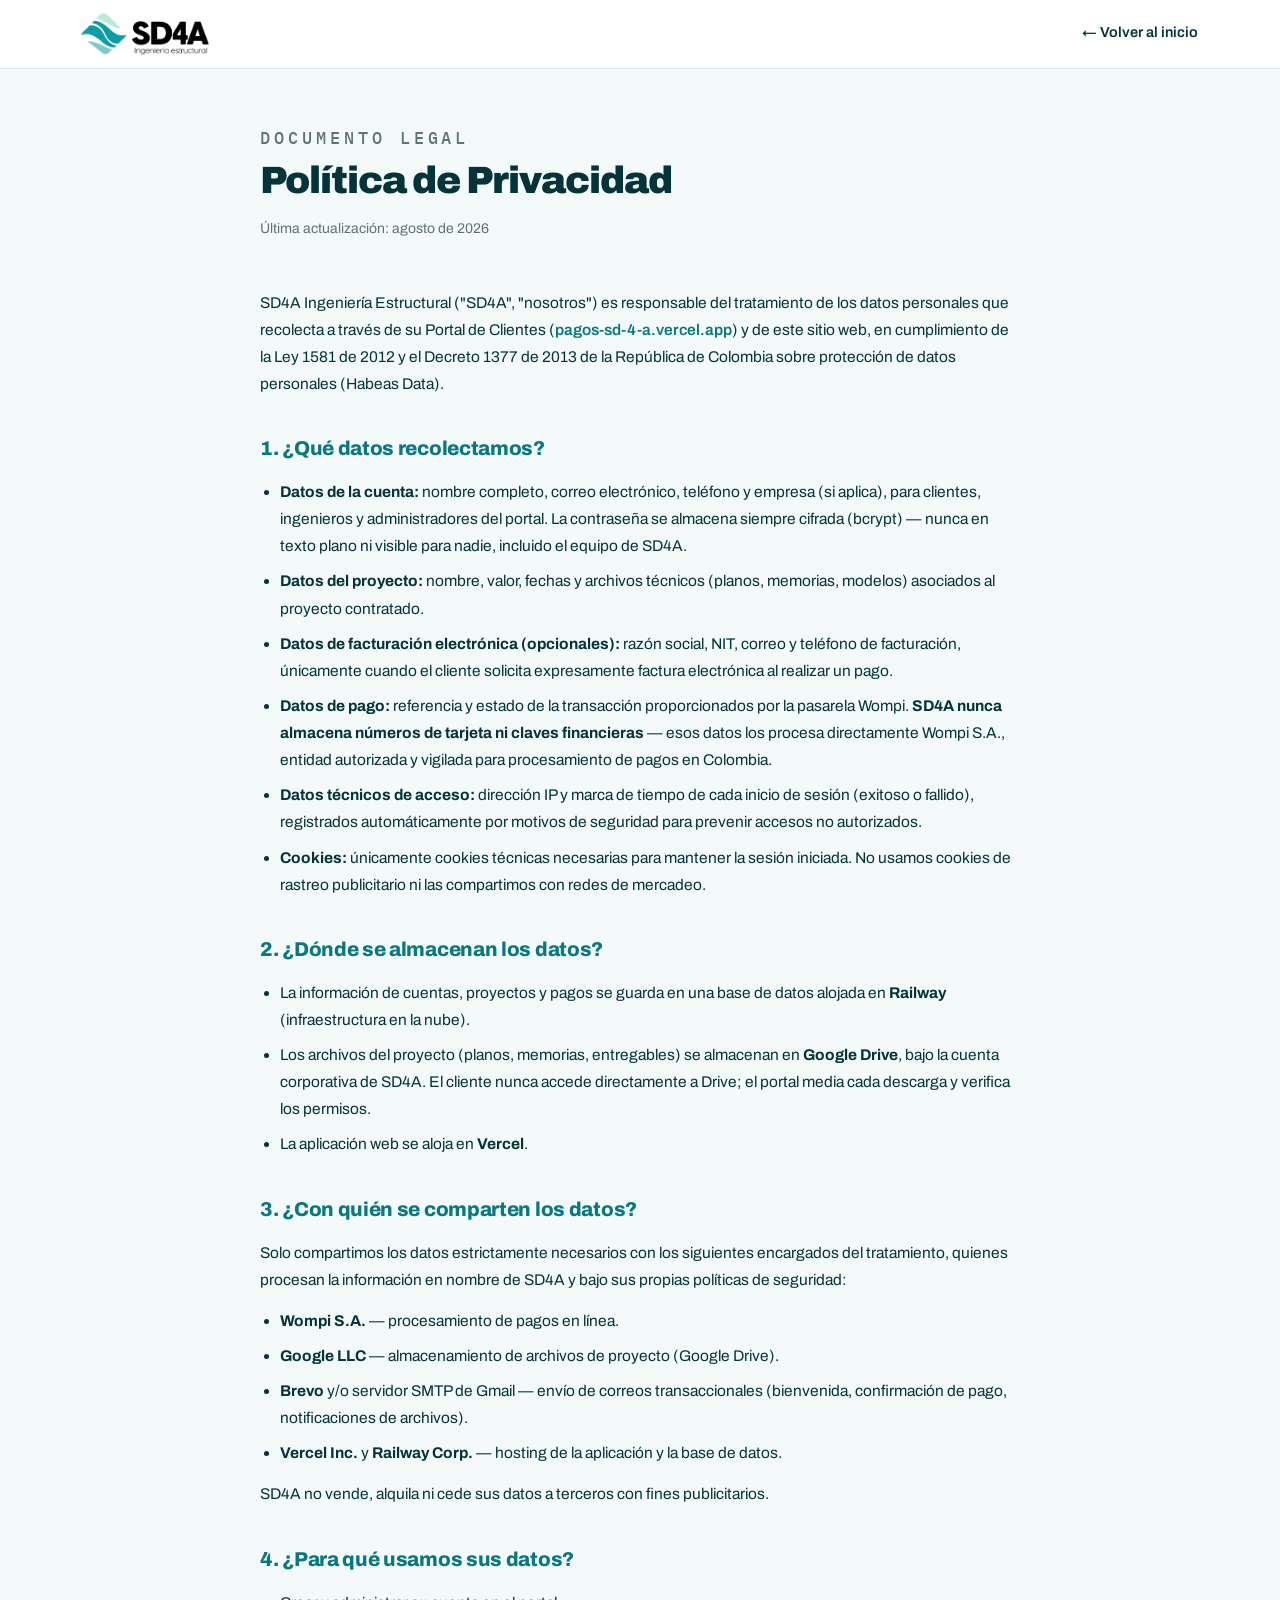
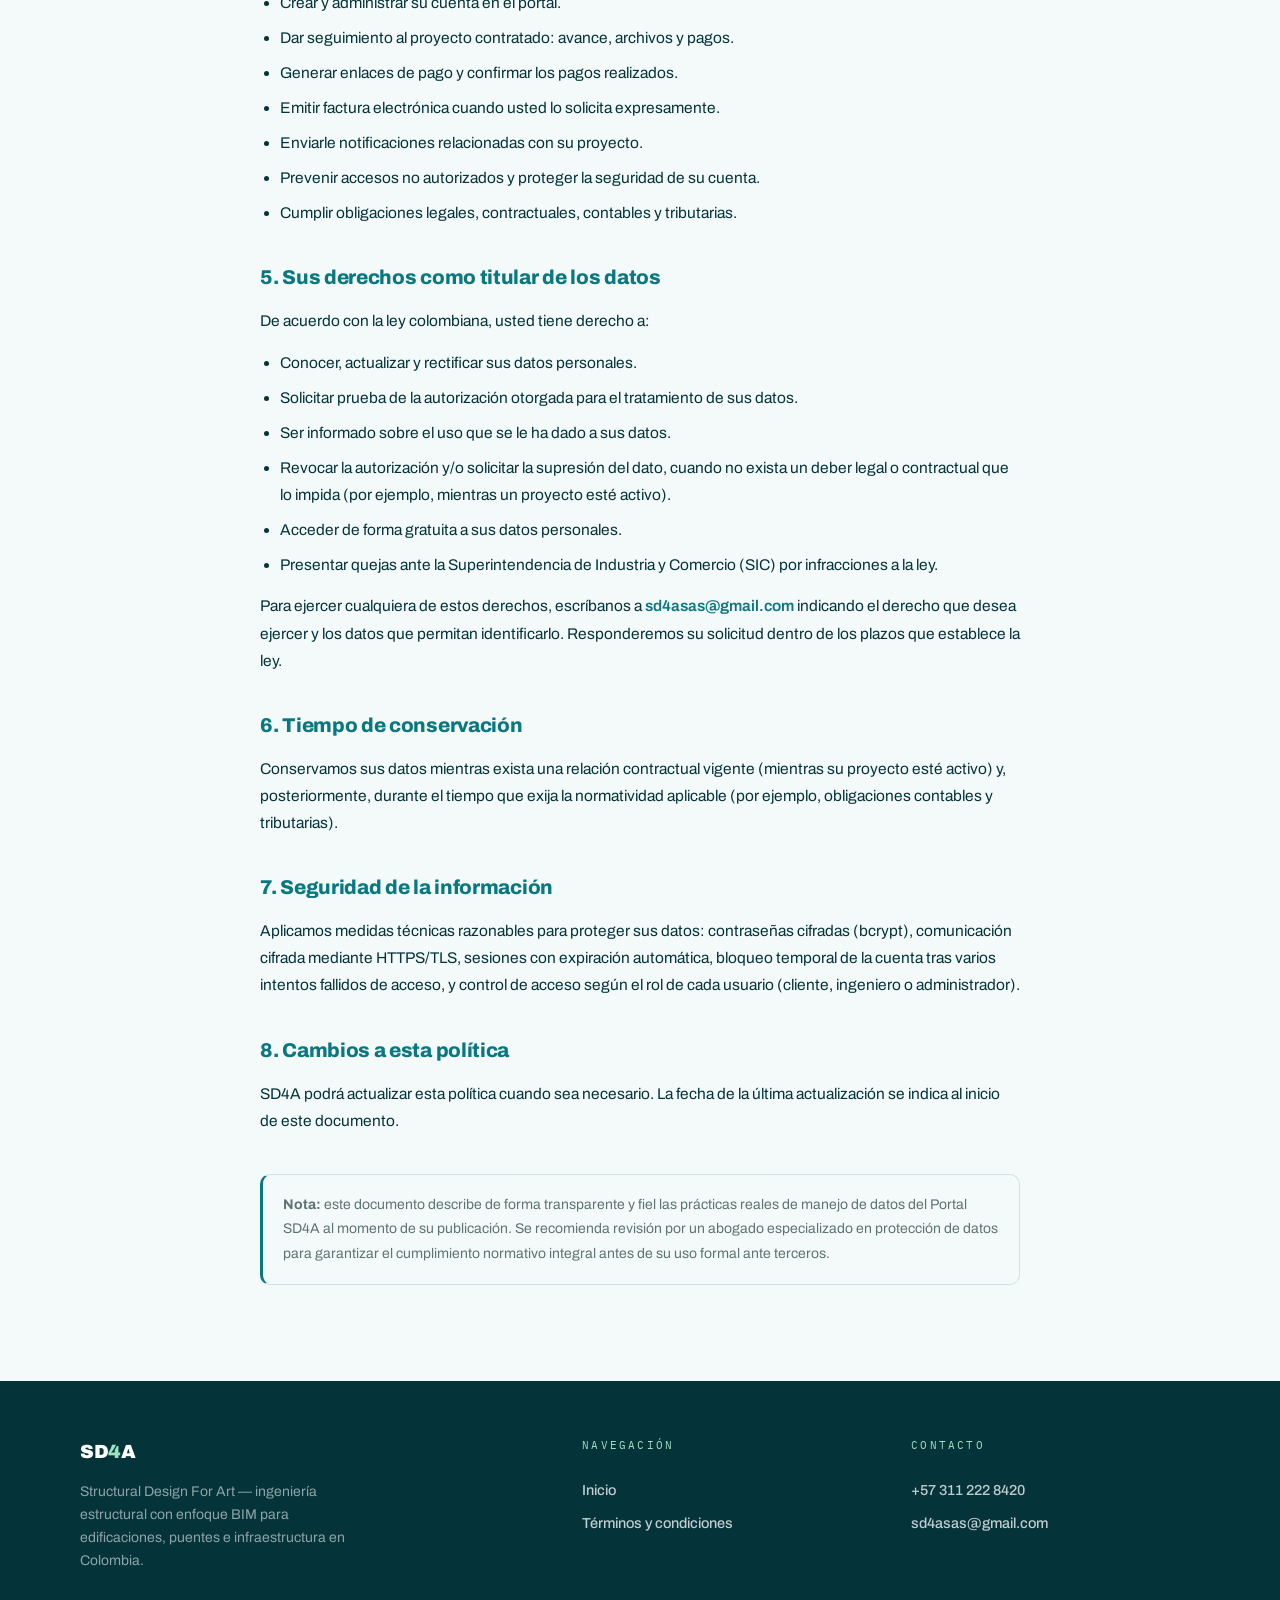
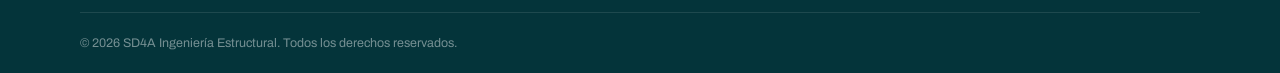
==== commit 5ae5ab73: "revert: vuelve al diseno anterior del sitio (el rediseño queda en la rama rediseno-hoja-de-contactos" ====
--- a/privacidad.html
+++ b/privacidad.html
@@ -7,9 +7,9 @@
   <meta name="description" content="Política de tratamiento de datos personales del Portal SD4A, conforme a la Ley 1581 de 2012 (Habeas Data) de Colombia." />
   <meta name="robots" content="noindex" />
 
-  <link rel="preconnect" href="https://api.fontshare.com" />
-  <link rel="preconnect" href="https://cdn.fontshare.com" crossorigin />
-  <link href="https://api.fontshare.com/v2/css?f[]=clash-grotesk@400,500&display=swap" rel="stylesheet" />
+  <link rel="preconnect" href="https://fonts.googleapis.com" />
+  <link rel="preconnect" href="https://fonts.gstatic.com" crossorigin />
+  <link href="https://fonts.googleapis.com/css2?family=Archivo:wdth,wght@62..125,300..900&family=IBM+Plex+Mono:wght@400;500&display=swap" rel="stylesheet" />
 
   <link rel="icon" type="image/png" sizes="32x32" href="./img/favicon-32.png" />
   <link rel="icon" type="image/png" sizes="16x16" href="./img/favicon-16.png" />
@@ -17,39 +17,30 @@
   <meta name="theme-color" content="#04343A" />
 
   <link rel="stylesheet" href="./css/style.css" />
-  <script>document.documentElement.className += " js";</script>
 </head>
 
 <body>
-  <div class="cookiebar" id="cookieBanner" role="region" aria-label="Aviso de cookies" hidden>
-    <p>Usamos cookies esenciales para el funcionamiento del sitio. Al continuar navegando, aceptas nuestra <a href="./privacidad.html">Política de privacidad</a>.</p>
-    <button class="btn" id="cookieAccept" type="button">Aceptar</button>
-  </div>
-
-  <header class="bar" id="top">
-    <a class="brand" href="./index.html" aria-label="SD4A — inicio">
-      <img src="./img/logo-sd4a.png" width="100" height="34" alt="SD4A Ingeniería estructural" />
-    </a>
-    <nav class="nav" id="nav" aria-label="Navegación principal">
-      <a href="./index.html#obras">Obras</a>
-      <a href="./index.html#servicios">Servicios</a>
-      <a href="./index.html#proceso">Proceso</a>
-      <a href="./index.html#nosotros">Nosotros</a>
-      <a href="./index.html#contacto">Contacto</a>
-    </nav>
-    <a class="btn" href="https://pagos-sd-4-a.vercel.app/login">Ingreso al Portal</a>
-    <button class="menu" id="navToggle" type="button" aria-label="Abrir menú" aria-expanded="false" aria-controls="nav"><span></span><span></span></button>
+  <header class="topbar" id="topbar">
+    <div class="container topbar-inner">
+      <a class="brand" href="./index.html" aria-label="SD4A — inicio">
+        <img class="brand-logo" src="./img/logo-sd4a.png" alt="SD4A Ingeniería Estructural" />
+      </a>
+      <nav class="nav" id="nav" aria-label="Navegación">
+        <a href="./index.html">← Volver al inicio</a>
+      </nav>
+    </div>
   </header>
 
   <main>
-    <section class="legal">
-      <h1>Política de Privacidad</h1>
-      <div class="toc">
-        <p class="stamp">Última actualización<br />agosto de 2026</p>
-        <a href="./terminos.html">Términos y condiciones</a>
-        <a href="./index.html">Volver al inicio</a>
-      </div>
-      <div class="legal-body">
+    <section class="section legal-page">
+      <div class="container" style="max-width: 760px;">
+        <div class="sheet-head">
+          <p class="eyebrow">Documento legal</p>
+          <h1 style="font-family: var(--font-display); font-weight: 900; font-size: clamp(28px,4vw,38px); letter-spacing: -1px; margin: 0 0 6px;">Política de Privacidad</h1>
+          <p style="color: var(--muted); font-size: 14px;">Última actualización: agosto de 2026</p>
+        </div>
+
+        <div class="legal-body">
           <p>
             SD4A Ingeniería Estructural ("SD4A", "nosotros") es responsable del tratamiento de los datos
             personales que recolecta a través de su Portal de Clientes (<a href="https://pagos-sd-4-a.vercel.app" target="_blank" rel="noopener noreferrer">pagos-sd-4-a.vercel.app</a>)
@@ -142,26 +133,30 @@
             </p>
           </div>
         </div>
+      </div>
     </section>
   </main>
 
-  <footer class="foot">
-    <div class="tile t-statement">
-      <p class="big">Ingeniería estructural con enfoque BIM para edificaciones, puentes e infraestructura en Colombia.</p>
-      <p class="legal">© 2026 SD4A Ingeniería Estructural. Todos los derechos reservados.</p>
+  <footer class="footer">
+    <div class="container footer-grid">
+      <div class="footer-brand">
+        <span class="brand-text small">SD<em>4</em>A</span>
+        <p>Structural Design For Art — ingeniería estructural con enfoque BIM para edificaciones, puentes e infraestructura en Colombia.</p>
+      </div>
+      <nav class="footer-links" aria-label="Enlaces del sitio">
+        <p class="footer-col-title">Navegación</p>
+        <a href="./index.html">Inicio</a>
+        <a href="./terminos.html">Términos y condiciones</a>
+      </nav>
+      <div class="footer-links">
+        <p class="footer-col-title">Contacto</p>
+        <a href="https://wa.me/573112228420" target="_blank" rel="noopener noreferrer">+57 311 222 8420</a>
+        <a href="mailto:sd4asas@gmail.com">sd4asas@gmail.com</a>
+      </div>
     </div>
-    <nav class="tile t-nav" aria-label="Enlaces del sitio">
-      <a href="./index.html">Inicio</a>
-      <a href="./privacidad.html">Política de privacidad</a>
-      <a href="./terminos.html">Términos y condiciones</a>
-    </nav>
-    <a class="tile t-mail" href="mailto:sd4asas@gmail.com">sd4asas@gmail.com</a>
-    <a class="tile t-portal" href="https://pagos-sd-4-a.vercel.app/login">
-      <span>Ingreso al Portal</span>
-      <svg viewBox="0 0 24 24" aria-hidden="true"><path d="M5 19L19 5M8 5h11v11"/></svg>
-    </a>
+    <div class="container footer-bottom">
+      <small>© 2026 SD4A Ingeniería Estructural. Todos los derechos reservados.</small>
+    </div>
   </footer>
-
-  <script src="./js/main.js" defer></script>
 </body>
 </html>
--- a/css/style.css
+++ b/css/style.css
@@ -1,336 +1,762 @@
-/* SD4A — hoja de contactos. Colores planos de marca, sin degradados ni sombras. */
+/* ═══════════════════════════════════════════════════════════════
+   SD4A — Structural Design For Art
+   Paleta del portal SD4A sobre una estética técnica y limpia.
+   ═══════════════════════════════════════════════════════════════ */
+
 :root {
-  --paper: #F4FAF9;
-  --ink: #04343A;
-  --muted: #47686A;
-  --surface: #E3F0EE;
-  --accent: #0A7881;
-  --mint: #9BE3BF;
-
-  --m: clamp(16px, 3vw, 40px);
-  --g: 8px;
-  --s-small: 0.875rem;
-  --s-body: 1.0625rem;
-  --s-lead: clamp(1.25rem, 1.1rem + 0.7vw, 1.625rem);
-  --s-head: clamp(1.5rem, 1.3rem + 0.9vw, 1.875rem);
-  --s-display: clamp(34px, 8.4vw, 124px);
-  --font: "Clash Grotesk", system-ui, -apple-system, "Segoe UI", Roboto, sans-serif;
-  --ease: cubic-bezier(0.23, 1, 0.32, 1);
-}
-
+  --ink:      #04343A;
+  --teal:     #0A7881;
+  --teal-2:   #16938f;
+  --cyan:     #68B2B7;
+  --mint:     #9BE3BF;
+  --paper:    #F4FAF9;
+  --white:    #FFFFFF;
+  --line:     rgba(10, 120, 129, 0.16);
+  --muted:    #5E7472;
+
+  --font-display: "Archivo", system-ui, sans-serif;
+  --font-body:    "Archivo", system-ui, sans-serif;
+  --font-mono:    "IBM Plex Mono", ui-monospace, monospace;
+
+  --radius: 14px;
+  --container: 1120px;
+}
+
+/* ── Reset ── */
 *, *::before, *::after { box-sizing: border-box; }
-html { scroll-behavior: smooth; -webkit-text-size-adjust: 100%; }
+html { scroll-behavior: smooth; }
 body {
   margin: 0;
+  font-family: var(--font-body);
+  font-size: 16px;
+  line-height: 1.6;
+  color: var(--ink);
   background: var(--paper);
+  -webkit-font-smoothing: antialiased;
+}
+img { max-width: 100%; display: block; }
+a { color: var(--teal); text-decoration: none; }
+
+/* Foco visible accesible en toda la página */
+a:focus-visible, button:focus-visible, input:focus-visible, textarea:focus-visible {
+  outline: 2px solid var(--teal);
+  outline-offset: 3px;
+  border-radius: 4px;
+}
+
+.container { width: min(var(--container), calc(100% - 40px)); margin-inline: auto; }
+
+/* ── Eyebrow (etiqueta pequeña sobre títulos) ── */
+.eyebrow {
+  font-family: var(--font-mono);
+  font-size: 12px;
+  font-weight: 500;
+  letter-spacing: 0.24em;
+  text-transform: uppercase;
+  color: var(--teal);
+  margin: 0 0 12px;
+}
+.eyebrow.light { color: var(--mint); }
+
+/* ═══════════ TOPBAR ═══════════ */
+.topbar {
+  position: sticky; top: 0; z-index: 50;
+  background: rgba(255, 255, 255, 0.92);
+  backdrop-filter: blur(10px);
+  border-bottom: 1px solid var(--line);
+  transition: box-shadow 0.25s ease;
+}
+.topbar.scrolled { box-shadow: 0 8px 28px rgba(4, 52, 58, 0.10); }
+
+/* Regla de avance de lectura — detalle de firma (estética de plano) */
+.scroll-ruler {
+  position: absolute; left: 0; bottom: -1px; height: 2px;
+  width: 0%;
+  background: linear-gradient(90deg, var(--teal), var(--mint));
+  transition: width 0.1s linear;
+}
+.topbar-inner {
+  display: flex; align-items: center; gap: 28px;
+  height: 68px;
+}
+
+.brand { display: inline-flex; align-items: center; gap: 10px; }
+.brand-logo { height: 44px; width: auto; display: block; }
+.brand-mark { width: 34px; height: 34px; fill: var(--teal); }
+.brand-text {
+  font-family: var(--font-display);
+  font-weight: 900;
+  font-size: 24px;
+  letter-spacing: -0.5px;
   color: var(--ink);
-  font-family: var(--font);
-  font-size: var(--s-body);
-  line-height: 1.5;
-  font-weight: 400;
-  -webkit-font-smoothing: antialiased;
-}
-img { display: block; max-width: 100%; }
-a { color: inherit; }
-h1, h2, h3, p, ul, ol, figure { margin: 0; }
-ul, ol { padding: 0; list-style: none; }
-button, input { font: inherit; color: inherit; }
-button { cursor: pointer; }
-::selection { background: var(--mint); color: var(--ink); }
-:focus-visible { outline: 3px solid var(--accent); outline-offset: 3px; }
-[hidden] { display: none !important; }
-section[id] { scroll-margin-top: 72px; }
-.sr { position: absolute; width: 1px; height: 1px; overflow: hidden; clip: rect(0 0 0 0); white-space: nowrap; }
-
-h1 { font-size: var(--s-display); line-height: 1; font-weight: 500; letter-spacing: -0.03em; }
-h2 { font-size: var(--s-head); line-height: 1.15; font-weight: 500; letter-spacing: -0.01em; }
-h3 { font-size: var(--s-lead); line-height: 1.2; font-weight: 500; }
-.strong { font-weight: 500; }
-
-/* ── Botones ── */
+  font-style: normal;
+}
+.brand-text em { font-style: normal; color: var(--teal); }
+.brand-text.small { font-size: 19px; color: var(--white); }
+.brand-text.small em { color: var(--mint); }
+
+.nav { display: flex; gap: 24px; margin-left: auto; }
+.nav a {
+  font-size: 14.5px; font-weight: 600; color: var(--ink);
+  padding: 6px 2px; border-bottom: 2px solid transparent;
+  transition: color 0.2s, border-color 0.2s;
+}
+.nav a:hover { color: var(--teal); border-bottom-color: var(--mint); }
+.nav a.active { color: var(--teal); border-bottom-color: var(--teal); }
+
+.btn-portal {
+  display: inline-flex; align-items: center; gap: 8px;
+  font-weight: 800; font-size: 14px; color: var(--white);
+  background: linear-gradient(135deg, var(--teal), var(--teal-2));
+  padding: 10px 18px; border-radius: 10px;
+  box-shadow: 0 4px 16px rgba(10, 120, 129, 0.35);
+  transition: transform 0.2s, box-shadow 0.2s;
+  white-space: nowrap;
+}
+.btn-portal:hover { transform: translateY(-1px); box-shadow: 0 8px 22px rgba(10, 120, 129, 0.45); }
+.btn-portal svg { width: 16px; height: 16px; }
+
+/* Hamburguesa (móvil) */
+.nav-toggle {
+  display: none;
+  flex-direction: column; justify-content: center; gap: 5px;
+  width: 42px; height: 42px;
+  background: none; border: 1.5px solid var(--line); border-radius: 10px;
+  cursor: pointer; padding: 0 10px;
+}
+.nav-toggle span {
+  display: block; height: 2px; border-radius: 2px;
+  background: var(--ink);
+  transition: transform 0.25s ease, opacity 0.25s ease;
+}
+.nav-toggle.open span:nth-child(1) { transform: translateY(7px) rotate(45deg); }
+.nav-toggle.open span:nth-child(2) { opacity: 0; }
+.nav-toggle.open span:nth-child(3) { transform: translateY(-7px) rotate(-45deg); }
+
+/* ═══════════ HERO ═══════════ */
+.hero {
+  position: relative;
+  min-height: 88vh;
+  display: flex; flex-direction: column; justify-content: center;
+  overflow: hidden;
+  color: var(--white);
+}
+.hero-slides { position: absolute; inset: 0; }
+.hero-slides .slide {
+  position: absolute; inset: 0;
+  width: 100%; height: 100%; object-fit: cover;
+  opacity: 0;
+  transform: scale(1);
+  transition: opacity 1.6s ease;
+}
+.hero-slides .slide.active {
+  opacity: 1;
+  animation: kenburns 9s ease-out forwards;
+}
+@keyframes kenburns {
+  from { transform: scale(1); }
+  to   { transform: scale(1.08); }
+}
+
+.hero-veil {
+  position: absolute; inset: 0;
+  background: radial-gradient(120% 140% at 15% 0%, rgba(10, 120, 129, 0.94) 0%, rgba(8, 95, 102, 0.92) 50%, rgba(4, 52, 58, 0.95) 100%);
+}
+.hero-grid-lines {
+  position: absolute; inset: 0; pointer-events: none;
+  background-image:
+    linear-gradient(rgba(155, 227, 191, 0.1) 1px, transparent 1px),
+    linear-gradient(90deg, rgba(155, 227, 191, 0.1) 1px, transparent 1px);
+  background-size: 56px 56px;
+}
+
+.hero-inner { position: relative; z-index: 2; padding: 90px 0 140px; }
+.hero h1 {
+  font-family: var(--font-display);
+  font-size: clamp(38px, 6.2vw, 68px);
+  font-weight: 900;
+  font-stretch: 88%;
+  line-height: 1.04;
+  letter-spacing: -1.5px;
+  margin: 10px 0 20px;
+  max-width: 13ch;
+}
+.hero h1 .accent { color: var(--mint); }
+.hero h1, .hero-sub { text-shadow: 0 2px 24px rgba(4, 52, 58, 0.55); }
+.hero-sub {
+  font-size: clamp(16px, 1.9vw, 19px);
+  color: rgba(255, 255, 255, 0.82);
+  max-width: 54ch;
+  margin: 0 0 32px;
+}
+.hero-actions { display: flex; gap: 14px; flex-wrap: wrap; }
+
+/* Dots del slider */
+.hero-dots {
+  position: absolute; z-index: 3;
+  bottom: 66px; left: 50%; transform: translateX(-50%);
+  display: flex; gap: 10px;
+}
+.hero-dots button {
+  width: 9px; height: 9px; border-radius: 50%;
+  border: none; cursor: pointer; padding: 0;
+  background: rgba(255, 255, 255, 0.35);
+  transition: background 0.25s, transform 0.25s;
+}
+.hero-dots button.active { background: var(--mint); transform: scale(1.3); }
+
+/* Cinta de sectores */
+.hero-strip {
+  position: absolute; bottom: 0; left: 0; right: 0; z-index: 2;
+  padding: 14px 0;
+  background: rgba(4, 52, 58, 0.85);
+  border-top: 1px solid rgba(155, 227, 191, 0.25);
+  overflow: hidden;
+}
+.strip-track {
+  display: inline-flex; gap: 26px; align-items: center;
+  font-family: var(--font-mono);
+  font-size: 11.5px; letter-spacing: 0.24em; color: var(--mint);
+  white-space: nowrap;
+  animation: strip-move 45s linear infinite;
+}
+.strip-track i { font-style: normal; opacity: 0.5; }
+@keyframes strip-move {
+  from { transform: translateX(0); }
+  to   { transform: translateX(-50%); }
+}
+
+/* ═══════════ BOTONES ═══════════ */
 .btn {
+  display: inline-flex; align-items: center; justify-content: center; gap: 8px;
+  font-weight: 800; font-size: 15px;
+  padding: 13px 26px; border-radius: 11px;
+  border: none; cursor: pointer;
+  transition: transform 0.2s, box-shadow 0.2s, background 0.2s;
+}
+.btn-solid {
+  color: var(--white);
+  background: linear-gradient(135deg, var(--teal), var(--cyan));
+  box-shadow: 0 6px 20px rgba(10, 120, 129, 0.40);
+}
+.btn-solid:hover { transform: translateY(-2px) scale(1.03); box-shadow: 0 10px 28px rgba(10, 120, 129, 0.5); }
+.btn-ghost {
+  color: var(--white);
+  background: transparent;
+  border: 1.5px solid rgba(255, 255, 255, 0.45);
+}
+.btn-ghost:hover { border-color: var(--mint); color: var(--mint); transform: translateY(-2px) scale(1.03); }
+.btn-mint {
+  color: var(--ink);
+  background: var(--mint);
+  box-shadow: 0 6px 24px rgba(155, 227, 191, 0.35);
+}
+.btn-mint:hover { transform: translateY(-2px) scale(1.03); background: #b3ecd0; }
+.btn-small { padding: 10px 18px; font-size: 13.5px; }
+
+/* ═══════════ SECCIONES ═══════════ */
+.section { padding: 96px 0; position: relative; }
+.section.alt { background: var(--white); border-block: 1px solid var(--line); }
+
+/* Sección oscura — contraste fuerte entre bloques */
+.section.dark {
+  background:
+    linear-gradient(rgba(155, 227, 191, 0.045) 1px, transparent 1px),
+    linear-gradient(90deg, rgba(155, 227, 191, 0.045) 1px, transparent 1px),
+    linear-gradient(160deg, #085F66 0%, var(--ink) 65%);
+  background-size: 56px 56px, 56px 56px, 100% 100%;
+  color: var(--white);
+}
+.section.dark .sheet-head h2 { color: var(--white); }
+.section.dark .sheet-head p { color: rgba(255, 255, 255, 0.65); }
+.section.dark .eyebrow { color: var(--mint); }
+
+/* Grano sutil sobre fondos oscuros — acabado menos plano */
+.section.dark::before, .cta::before {
+  content: "";
+  position: absolute; inset: 0;
+  background-image: url("data:image/svg+xml,%3Csvg xmlns='http://www.w3.org/2000/svg' width='140' height='140'%3E%3Cfilter id='n'%3E%3CfeTurbulence type='fractalNoise' baseFrequency='0.85' numOctaves='2' stitchTiles='stitch'/%3E%3C/filter%3E%3Crect width='100%25' height='100%25' filter='url(%23n)'/%3E%3C/svg%3E");
+  opacity: 0.05;
+  mix-blend-mode: overlay;
+  pointer-events: none;
+}
+.section.dark .container, .cta .container { position: relative; z-index: 1; }
+
+.sheet-head { max-width: 640px; margin-bottom: 48px; }
+.sheet-head h2 {
+  font-family: var(--font-display);
+  font-size: clamp(28px, 3.6vw, 40px);
+  font-weight: 900;
+  font-stretch: 90%;
+  letter-spacing: -1px;
+  line-height: 1.1;
+  margin: 0 0 14px;
+}
+.sheet-head p { color: var(--muted); margin: 0; font-size: 16.5px; }
+
+/* ── Tarjetas ── */
+.plan-card {
+  position: relative;
+  background: var(--white);
+  border: 1px solid var(--line);
+  border-radius: var(--radius);
+  padding: 28px;
+  transition: transform 0.25s ease, box-shadow 0.25s ease;
+}
+.plan-card::before {
+  content: "";
+  position: absolute; top: 10px; left: 10px;
+  width: 14px; height: 14px;
+  border-top: 2px solid var(--mint);
+  border-left: 2px solid var(--mint);
+  opacity: 0.9;
+}
+.plan-card:hover { transform: translateY(-4px); box-shadow: 0 16px 36px rgba(4, 52, 58, 0.10); }
+.plan-card h3 {
+  font-family: var(--font-display);
+  font-size: 19px; font-weight: 800; letter-spacing: -0.3px;
+  margin: 4px 0 10px;
+}
+.plan-card p, .plan-card ul { color: var(--muted); font-size: 15px; margin: 0; }
+.plan-card ul { padding-left: 18px; display: grid; gap: 6px; }
+.plan-card .link { display: inline-block; margin-top: 14px; font-weight: 700; font-size: 14.5px; transition: transform 0.2s ease; }
+.plan-card .link:hover { color: var(--teal-2); transform: translateX(3px); }
+
+.service-icon {
+  width: 28px; height: 28px;
+  color: var(--teal);
+  margin-bottom: 12px;
+}
+
+.cards-3 { display: grid; grid-template-columns: repeat(3, 1fr); gap: 20px; }
+
+/* ── Banda BIM ── */
+.bim-band {
+  margin-top: 48px;
+  display: grid; grid-template-columns: 1.1fr 1fr;
+  border-radius: 18px; overflow: hidden;
+  background: linear-gradient(120deg, var(--ink) 0%, #06525c 70%, var(--teal) 100%);
+  color: var(--white);
+}
+.bim-copy { padding: 44px; align-self: center; }
+.bim-copy h3 {
+  font-family: var(--font-display);
+  font-size: 28px; font-weight: 900; letter-spacing: -0.5px;
+  margin: 6px 0 12px;
+}
+.bim-copy p { color: rgba(255, 255, 255, 0.8); margin: 0; font-size: 15.5px; }
+.bim-band img { width: 100%; height: 100%; object-fit: cover; min-height: 260px; }
+
+/* ── Sectores (sobre fondo oscuro) ── */
+.sector-grid { display: grid; grid-template-columns: repeat(3, 1fr); gap: 16px; }
+.sector {
+  position: relative;
+  overflow: hidden;
+  background: rgba(255, 255, 255, 0.05);
+  border: 1px solid rgba(155, 227, 191, 0.20);
+  border-radius: var(--radius);
+  padding: 24px;
+  transition: border-color 0.2s, background 0.2s, transform 0.2s;
+}
+.sector::after {
+  content: "";
+  position: absolute; right: -30px; bottom: -30px;
+  width: 100px; height: 100px; border-radius: 50%;
+  background: radial-gradient(circle, rgba(155, 227, 191, 0.16), transparent 70%);
+  opacity: 0; transition: opacity 0.25s ease;
+}
+.sector:hover {
+  border-color: var(--mint);
+  background: rgba(155, 227, 191, 0.10);
+  transform: translateY(-3px);
+}
+.sector:hover::after { opacity: 1; }
+.sector-icon {
+  width: 26px; height: 26px;
+  color: var(--mint);
+  margin-bottom: 14px;
+  opacity: 0.9;
+  transition: transform 0.25s ease;
+}
+.sector:hover .sector-icon { transform: translateY(-2px) scale(1.05); }
+.sector h3 {
+  font-family: var(--font-mono);
+  font-size: 13px; font-weight: 500; letter-spacing: 0.18em;
+  text-transform: uppercase;
+  color: var(--mint);
+  margin: 0 0 8px;
+}
+.sector p { color: rgba(255, 255, 255, 0.68); font-size: 14.5px; margin: 0; }
+
+/* ── Proyectos: filtro ── */
+.filter-bar { display: flex; flex-wrap: wrap; gap: 8px; margin-bottom: 28px; }
+.filter-btn {
+  font-family: var(--font-mono);
+  font-size: 11.5px; letter-spacing: 0.08em;
+  padding: 8px 16px; border-radius: 20px;
+  border: 1px solid var(--line);
+  background: var(--white);
+  color: var(--muted);
+  cursor: pointer;
+  transition: background 0.2s ease, color 0.2s ease, border-color 0.2s ease;
+}
+.filter-btn:hover { border-color: var(--cyan); color: var(--teal); }
+.filter-btn.active {
+  background: var(--teal); border-color: var(--teal); color: var(--white);
+}
+
+/* ── Proyectos: galería tipo mosaico (alturas variadas, reales) ── */
+.project-grid { columns: 3 260px; column-gap: 20px; }
+.project {
+  display: block;
+  break-inside: avoid;
+  margin: 0 0 20px;
+  border-radius: var(--radius); overflow: hidden;
+  background: var(--white); border: 1px solid var(--line);
+  cursor: zoom-in;
+  transition: transform 0.25s ease, box-shadow 0.25s ease, opacity 0.25s ease;
+}
+.project.filtered-out { display: none; }
+.project:hover, .project:focus-visible {
+  transform: translateY(-4px);
+  box-shadow: 0 18px 40px rgba(4, 52, 58, 0.14);
+  outline: none;
+}
+.project:focus-visible { box-shadow: 0 0 0 3px var(--cyan); }
+.project img {
+  width: 100%; display: block; object-fit: cover;
+  transition: transform 0.4s ease;
+}
+.project:hover img { transform: scale(1.04); }
+.project figcaption { padding: 16px 18px; }
+.project .tag {
+  display: inline-block;
+  font-family: var(--font-mono);
+  font-size: 10.5px; letter-spacing: 0.2em;
+  color: var(--teal);
+  background: rgba(155, 227, 191, 0.25);
+  padding: 3px 9px; border-radius: 20px;
+  margin-bottom: 8px;
+}
+.project strong { display: block; font-size: 15.5px; letter-spacing: -0.2px; line-height: 1.35; }
+
+/* ── Lightbox ── */
+.lightbox[hidden] { display: none; }
+.lightbox {
+  position: fixed; inset: 0; z-index: 100;
+  background: rgba(4, 52, 58, 0.94);
+  display: flex; align-items: center; justify-content: center;
+  padding: 24px;
+  opacity: 0; transition: opacity 0.25s ease;
+}
+.lightbox.open { opacity: 1; }
+.lb-figure { margin: 0; max-width: min(1100px, 92vw); text-align: center; }
+.lb-figure img {
+  max-width: 100%; max-height: 78vh;
+  object-fit: contain;
+  border-radius: 12px;
+  box-shadow: 0 30px 80px rgba(0, 0, 0, 0.5);
+  margin-inline: auto;
+}
+.lb-figure figcaption {
+  margin-top: 16px;
+  color: var(--mint);
+  font-family: var(--font-mono);
+  font-size: 13px; letter-spacing: 0.12em;
+}
+.lb-close, .lb-prev, .lb-next {
+  position: fixed; z-index: 101;
+  background: rgba(255, 255, 255, 0.10);
+  color: var(--white);
+  border: 1px solid rgba(255, 255, 255, 0.25);
+  border-radius: 50%;
+  width: 48px; height: 48px;
+  font-size: 26px; line-height: 1;
+  cursor: pointer;
+  display: flex; align-items: center; justify-content: center;
+  transition: background 0.2s, transform 0.2s;
+}
+.lb-close:hover, .lb-prev:hover, .lb-next:hover { background: var(--teal); transform: scale(1.06); }
+.lb-close { top: 22px; right: 22px; }
+.lb-prev  { left: 22px; top: 50%; transform: translateY(-50%); }
+.lb-next  { right: 22px; top: 50%; transform: translateY(-50%); }
+.lb-prev:hover { transform: translateY(-50%) scale(1.06); }
+.lb-next:hover { transform: translateY(-50%) scale(1.06); }
+
+body.lb-locked { overflow: hidden; }
+
+/* ── Proceso ── */
+.steps {
+  list-style: none; margin: 0; padding: 0;
+  display: grid; grid-template-columns: repeat(4, 1fr); gap: 18px;
+}
+.step {
+  background: var(--white); border: 1px solid var(--line);
+  border-radius: var(--radius); padding: 26px 22px;
+  transition: transform 0.2s ease, box-shadow 0.2s ease;
+}
+.step:hover { transform: translateY(-3px); box-shadow: 0 12px 28px rgba(4, 52, 58, 0.08); }
+.step-num {
+  font-family: var(--font-mono);
+  font-size: 13px; font-weight: 500; letter-spacing: 0.1em;
+  color: var(--white);
+  background: var(--teal);
   display: inline-flex; align-items: center; justify-content: center;
-  padding: 14px 22px; min-height: 48px;
-  background: var(--accent); color: var(--paper);
-  border: 0; border-radius: 0;
-  font-weight: 500; font-size: var(--s-body); line-height: 1.2; text-decoration: none; white-space: nowrap;
-  transition: background-color .18s var(--ease), transform .18s var(--ease);
-}
-.btn:hover { background: var(--ink); }
-.btn:active { transform: scale(0.97); }
-.textlink { font-weight: 500; text-underline-offset: 4px; }
-.textlink:hover { color: var(--accent); }
-
-/* ── Aviso de cookies: franja en el flujo, no tapa nada ── */
-.cookiebar {
-  display: flex; align-items: center; gap: 16px; justify-content: space-between;
-  padding: 12px var(--m); background: var(--ink); color: var(--paper); font-size: var(--s-small);
-}
-.cookiebar a { color: var(--mint); }
-.cookiebar .btn { background: var(--mint); color: var(--ink); min-height: 40px; padding: 8px 18px; }
-.cookiebar .btn:hover { background: var(--paper); }
-
-/* ── Cabecera ── */
-.bar {
-  position: sticky; top: 0; z-index: 30;
-  display: flex; align-items: center; gap: 24px;
-  padding: 10px var(--m); background: var(--paper);
-}
-.brand { display: block; margin-right: auto; }
-.brand img { height: 34px; width: auto; }
-.nav { display: flex; gap: 28px; margin-right: 8px; }
-.nav a { text-decoration: none; padding: 8px 0; font-weight: 500; }
-.nav a:hover { color: var(--accent); }
-.menu { display: none; width: 48px; height: 48px; background: var(--surface); border: 0; position: relative; }
-.menu span { position: absolute; left: 14px; right: 14px; height: 2px; background: var(--ink); transition: transform .2s var(--ease), top .2s var(--ease); }
-.menu span:first-child { top: 18px; }
-.menu span:last-child { top: 28px; }
-.menu[aria-expanded="true"] span:first-child { top: 23px; transform: rotate(45deg); }
-.menu[aria-expanded="true"] span:last-child { top: 23px; transform: rotate(-45deg); }
-
-/* ── Inicio ── */
-.hero { padding: clamp(32px, 6vw, 88px) var(--m) clamp(40px, 6vw, 80px); }
-.hero h1 { max-width: 13ch; }
-.hero .lead { margin-top: 28px; max-width: 34em; font-size: var(--s-lead); line-height: 1.35; }
-.band {
-  margin-top: clamp(40px, 6vw, 80px);
-  display: grid; grid-template-columns: 1.2fr 1.4fr 1fr 1fr 1fr; gap: var(--g);
-}
-.band .col { background: var(--surface); padding: 20px; display: flex; flex-direction: column; gap: 6px; min-height: 168px; }
-.band .col-list ul { display: flex; flex-direction: column; }
-.band .col-actions { background: var(--mint); justify-content: space-between; gap: 16px; }
-.band .col-actions .btn { width: 100%; }
-
-/* ── Obras ── */
-.work { display: grid; grid-template-columns: 240px 1fr; gap: 32px; padding: clamp(32px, 5vw, 64px) var(--m); }
-.rail { position: sticky; top: 84px; align-self: start; display: flex; flex-direction: column; gap: 20px; }
-.filters { display: flex; flex-direction: column; gap: var(--g); }
-.filters button {
-  text-align: left; padding: 12px 16px; min-height: 48px; border: 0; border-radius: 0;
-  background: var(--surface); font-weight: 500;
-  transition: background-color .18s var(--ease), color .18s var(--ease), transform .18s var(--ease);
-}
-.filters button:hover { background: var(--mint); }
-.filters button:active { transform: scale(0.97); }
-.filters button[aria-pressed="true"] { background: var(--ink); color: var(--paper); }
-.count { color: var(--muted); font-size: var(--s-small); }
-
-.sheet { display: flex; flex-direction: column; gap: 28px; min-width: 0; }
-.run[hidden] { display: none; }
-.frames { display: flex; flex-wrap: wrap; gap: var(--g); }
-.frame { padding: 0; border: 0; background: var(--surface); display: block; overflow: hidden; cursor: zoom-in; max-width: 100%; }
-.frame img { height: 190px; width: auto; max-width: 100%; object-fit: cover; transition: opacity .25s var(--ease), transform .5s var(--ease); }
-.frames:hover .frame img { opacity: .45; }
-.frames .frame:hover img, .frames .frame:focus-visible img { opacity: 1; transform: scale(1.03); }
-.cap { display: flex; justify-content: space-between; gap: 16px; margin-top: 10px; font-weight: 500; }
-.cap span:last-child { color: var(--muted); font-weight: 400; text-align: right; }
-
-/* ── Servicios y sectores ── */
-.features { padding: clamp(40px, 6vw, 88px) var(--m); }
-.features h2 { margin-bottom: 32px; }
-.index { display: grid; grid-template-columns: 1fr minmax(280px, 38%); gap: 16px 48px; align-items: start; }
-.group { grid-column: 1; padding: 20px 0 28px; }
-.group h3 { font-size: var(--s-head); margin-bottom: 14px; }
-.group ul { display: flex; flex-wrap: wrap; gap: 6px 8px; }
-.group li {
-  font-size: var(--s-lead); color: var(--muted); padding: 4px 12px; background: var(--surface); cursor: default;
-  transition: background-color .18s var(--ease), color .18s var(--ease);
-}
-.group li:hover, .group li:focus-visible, .group li.on { background: var(--ink); color: var(--paper); outline-offset: 2px; }
-.group .sum { display: none; }
-.preview { grid-column: 2; grid-row: 1 / span 4; position: sticky; top: 88px; display: flex; flex-direction: column; gap: 12px; }
-.preview img { width: 100%; aspect-ratio: 4 / 3; object-fit: cover; background: var(--surface); transition: opacity .25s var(--ease); }
-.preview img.swap { opacity: 0; }
-.preview p { min-height: 3em; }
-
-/* ── Enfoque BIM: una imagen cortada en baldosas ── */
-.showcase { container-type: inline-size; padding: clamp(24px, 4vw, 56px) 0; }
-.board {
-  --W: min(calc(100cqw - 2 * var(--m)), 1400px);
-  width: var(--W); margin-inline: auto;
-  display: grid; gap: var(--g);
-}
-.board-d { --p: calc((var(--W) + var(--g)) / 6); grid-template-columns: repeat(6, 1fr); grid-auto-rows: calc(var(--p) - var(--g)); }
-.board-m { display: none; --p: calc((var(--W) + var(--g)) / 3); grid-template-columns: repeat(3, 1fr); grid-auto-rows: calc(var(--p) - var(--g)); }
-.tile.pic { background-image: var(--img); background-repeat: no-repeat; }
-.board-d .tile.pic {
-  background-size: calc(var(--p) * 7.111) calc(var(--p) * 4);
-  background-position: calc(var(--c) * var(--p) * -1 - var(--p) * 0.5556) calc(var(--r) * var(--p) * -1);
-}
-.board-m .tile.pic {
-  background-size: calc(var(--p) * 10.667) calc(var(--p) * 6);
-  background-position: calc(var(--c) * var(--p) * -1 - var(--p) * 3.8333) calc(var(--r) * var(--p) * -1);
-}
-.tile.flat { padding: 16px; display: flex; flex-direction: column; justify-content: flex-end; overflow: hidden; }
-.tile.heading { background: var(--accent); color: var(--paper); justify-content: flex-start; }
-.tile.fact { background: var(--surface); font-size: var(--s-small); line-height: 1.35; }
-.tile.action { background: var(--ink); color: var(--paper); font-size: var(--s-small); }
-.tile.action a { display: flex; align-items: flex-end; justify-content: space-between; height: 100%; gap: 8px; text-decoration: none; font-weight: 500; }
-.tile.action svg { flex: none; width: 22px; height: 22px; stroke: currentColor; fill: none; stroke-width: 1.8; transition: transform .2s var(--ease); }
-.tile.action a:hover svg { transform: translateX(4px); }
-.showcase .note { margin: 16px var(--m) 0; color: var(--muted); font-size: var(--s-small); }
-
-/* ── Proceso ── */
-.process { padding: clamp(40px, 6vw, 88px) var(--m); }
-.process .head { display: flex; align-items: center; justify-content: space-between; gap: 16px; }
-.arrows { display: flex; gap: var(--g); }
-.arrows button, .totop, .lightbox button {
-  width: 48px; height: 48px; border: 0; border-radius: 0; background: var(--ink); color: var(--paper);
-  display: grid; place-items: center; transition: background-color .18s var(--ease), transform .18s var(--ease);
-}
-.arrows button:hover, .totop:hover { background: var(--accent); }
-.arrows button:active, .totop:active { transform: scale(0.95); }
-.arrows svg, .totop svg, .lightbox svg { width: 22px; height: 22px; stroke: currentColor; fill: none; stroke-width: 1.8; }
-.progress { margin-top: 20px; height: 8px; background: var(--surface); }
-.progress span { display: block; height: 100%; width: 25%; background: var(--accent); transition: width .2s var(--ease); }
-.moments {
-  margin: 24px calc(var(--m) * -1) 0; padding: 0 var(--m);
-  display: flex; gap: 16px; align-items: flex-start;
-  overflow-x: auto; scroll-snap-type: x mandatory; scroll-padding-inline: var(--m);
-  scrollbar-width: none; cursor: grab;
-}
-.moments::-webkit-scrollbar { display: none; }
-.moments.drag { cursor: grabbing; scroll-snap-type: none; }
-.moment { flex: none; width: clamp(260px, 30vw, 420px); padding-top: var(--gap, 0); scroll-snap-align: start; display: flex; flex-direction: column; gap: 10px; }
-.moment img { width: 100%; aspect-ratio: 4 / 5; object-fit: cover; background: var(--surface); order: 3; user-select: none; -webkit-user-drag: none; }
-.moment h3 { order: 1; }
-.moment p { order: 2; }
-.moment .textlink { order: 4; }
-
-/* ── Nosotros ── */
-.about { padding: clamp(40px, 6vw, 88px) var(--m); display: grid; grid-template-columns: 240px 1fr; gap: 32px 48px; align-items: start; }
-.about h2 { grid-column: 1 / -1; }
-.facts { display: flex; flex-direction: column; gap: 16px; position: sticky; top: 88px; }
-.facts p { display: flex; flex-direction: column; background: var(--surface); padding: 14px 16px; font-weight: 500; }
-.facts span { color: var(--muted); font-size: var(--s-small); font-weight: 400; }
-.statement { font-size: var(--s-lead); line-height: 1.4; max-width: 38em; }
-.statement .dropcap { float: left; width: clamp(120px, 16vw, 200px); aspect-ratio: 1; object-fit: cover; margin: 4px 24px 8px 0; }
-.trio { margin-top: 40px; display: grid; grid-template-columns: repeat(3, 1fr); gap: var(--g); }
-.trio > div { background: var(--surface); padding: 20px; display: flex; flex-direction: column; gap: 12px; }
-.trio li { margin-bottom: 8px; }
+  width: 40px; height: 40px; border-radius: 10px;
+  margin-bottom: 14px;
+}
+.step h3 { font-size: 17px; font-weight: 800; letter-spacing: -0.3px; margin: 0 0 8px; }
+.step p { color: var(--muted); font-size: 14px; margin: 0; }
+
+/* ── CTA portal ── */
+.cta {
+  position: relative;
+  overflow: hidden;
+  background: linear-gradient(120deg, var(--ink) 0%, #075f68 55%, var(--teal-2) 100%);
+  color: var(--white);
+  padding: 72px 0;
+}
+.cta-inner {
+  display: flex; align-items: center; justify-content: space-between; gap: 32px;
+  flex-wrap: wrap;
+}
+.cta h2 {
+  font-family: var(--font-display);
+  font-size: clamp(26px, 3.4vw, 36px); font-weight: 900; letter-spacing: -0.8px;
+  margin: 8px 0 10px;
+}
+.cta p { color: rgba(255, 255, 255, 0.78); margin: 0; max-width: 48ch; }
 
 /* ── Contacto ── */
-.contact { background: var(--accent); color: var(--paper); padding: clamp(32px, 5vw, 64px) 0 clamp(32px, 5vw, 64px); }
-.marquee { overflow: hidden; }
-.track { display: flex; width: max-content; animation: drift 70s linear infinite; }
-.track img { height: 150px; width: auto; margin-right: var(--g); flex: none; }
-@keyframes drift { to { transform: translateX(-50%); } }
-.contact h2 { font-size: var(--s-display); line-height: 1; letter-spacing: -0.03em; margin: clamp(28px, 4vw, 56px) var(--m) 28px; }
-.bar3 { margin: 0 var(--m); display: grid; grid-template-columns: 1fr 1.6fr auto; gap: var(--g); }
-.cell { background: var(--paper); color: var(--ink); display: block; min-height: 64px; }
-.cell input { width: 100%; height: 100%; min-height: 64px; padding: 0 20px; border: 0; border-radius: 0; background: transparent; font-size: var(--s-body); }
-.cell input::placeholder { color: var(--muted); opacity: 1; }
-.cell:focus-within { outline: 3px solid var(--mint); outline-offset: 0; }
-.cell input:focus-visible { outline: none; }
-.cell.go { background: var(--ink); color: var(--paper); border: 0; padding: 0 28px; font-weight: 500; transition: background-color .18s var(--ease), transform .18s var(--ease); }
-.cell.go:hover { background: var(--mint); color: var(--ink); }
-.cell.go:active { transform: scale(0.98); }
-.small { margin: 20px var(--m) 0; display: grid; grid-template-columns: 1fr 1fr; gap: 16px 48px; font-size: var(--s-small); }
-.small a { color: var(--paper); }
-
-/* ── Pie: baldosas ── */
-.foot { display: grid; grid-template-columns: repeat(12, 1fr); gap: var(--g); padding: var(--g) var(--m) var(--m); }
-.tile { background: var(--surface); padding: 20px; min-width: 0; }
-.t-statement { grid-column: 1 / 7; grid-row: 1 / 3; display: flex; flex-direction: column; justify-content: space-between; gap: 24px; }
-.t-statement .big { font-size: var(--s-lead); line-height: 1.3; font-weight: 500; }
-.t-statement .legal { color: var(--muted); font-size: var(--s-small); }
-.t-nav { grid-column: 7 / 10; grid-row: 1 / 3; display: flex; flex-direction: column; gap: 4px; }
-.t-nav a { text-decoration: none; padding: 6px 0; font-weight: 500; }
-.t-nav a:hover { color: var(--accent); }
-.t-time { grid-column: 10 / 13; display: flex; flex-direction: column; font-weight: 500; }
-.t-time p:first-child { color: var(--muted); font-weight: 400; }
-.t-mail { grid-column: 10 / 13; display: flex; align-items: flex-end; text-decoration: none; font-weight: 500; overflow-wrap: anywhere; transition: background-color .18s var(--ease); }
-.t-mail:hover { background: var(--mint); }
-.t-word { grid-column: 1 / 7; background: var(--ink); color: var(--paper); font-size: var(--s-display); line-height: .9; font-weight: 500; letter-spacing: -0.04em; display: flex; align-items: flex-end; min-height: 180px; overflow: hidden; }
-.t-portal { grid-column: 7 / 13; background: var(--accent); color: var(--paper); text-decoration: none; display: flex; align-items: flex-end; justify-content: space-between; font-size: var(--s-lead); font-weight: 500; transition: background-color .18s var(--ease); }
-.t-portal:hover { background: var(--ink); }
-.t-portal svg { width: 32px; height: 32px; stroke: currentColor; fill: none; stroke-width: 1.8; transition: transform .25s var(--ease); }
-.t-portal:hover svg { transform: translate(4px, -4px); }
-
-/* ── Visor y subir ── */
-.lightbox { position: fixed; inset: 0; z-index: 60; background: var(--ink); display: grid; grid-template-columns: auto 1fr auto; align-items: center; gap: 16px; padding: 16px var(--m); }
-.lightbox .lb-close { position: absolute; top: 16px; right: var(--m); width: auto; padding: 0 20px; z-index: 2; background: var(--paper); color: var(--ink); font-weight: 500; }
-.lightbox button { background: var(--paper); color: var(--ink); }
-.lightbox button:hover { background: var(--mint); }
-.lb-figure { display: flex; flex-direction: column; align-items: center; gap: 12px; min-width: 0; }
-.lb-figure img { max-width: 100%; max-height: calc(100vh - 140px); object-fit: contain; }
-.lb-figure figcaption { color: var(--paper); font-weight: 500; text-align: center; }
-.totop { position: fixed; right: var(--m); bottom: 16px; z-index: 20; background: var(--accent); opacity: 0; pointer-events: none; transform: translateY(8px); transition: opacity .2s var(--ease), transform .2s var(--ease), background-color .18s var(--ease); }
-.totop.show { opacity: 1; pointer-events: auto; transform: none; }
-
-/* ── Entrada al desplazarse (solo con JS) ── */
-.js .reveal { opacity: 0; transform: translateY(14px); transition: opacity .6s var(--ease), transform .6s var(--ease); }
-.js .reveal.in { opacity: 1; transform: none; }
-
-/* ── Páginas legales ── */
-.legal { padding: clamp(32px, 6vw, 80px) var(--m); display: grid; grid-template-columns: 240px 1fr; gap: 32px 48px; align-items: start; }
-.legal h1 { grid-column: 1 / -1; font-size: var(--s-display); max-width: 14ch; }
-.legal .toc { display: flex; flex-direction: column; gap: var(--g); position: sticky; top: 88px; }
-.legal .toc a { background: var(--surface); padding: 12px 16px; text-decoration: none; font-weight: 500; }
-.legal .toc a:hover { background: var(--mint); }
-.legal-body { max-width: 44em; display: flex; flex-direction: column; gap: 16px; }
-.legal-body h2 { margin-top: 24px; }
-.legal-body ul { list-style: disc; padding-left: 1.25em; display: flex; flex-direction: column; gap: 6px; }
-.legal-body a { color: var(--accent); }
-.legal-note { background: var(--mint); padding: 16px 20px; }
-
-/* ── Móvil ── */
-@media (max-width: 1100px) {
-  .band { grid-template-columns: repeat(3, 1fr); }
-  .band .col-name { grid-column: span 2; }
-  .band .col-actions { grid-column: span 3; flex-direction: row; align-items: center; }
-  .band .col-actions .btn { width: auto; }
-}
-@media (max-width: 900px) {
-  .nav {
-    position: absolute; left: 0; right: 0; top: 100%; flex-direction: column; gap: 0;
-    background: var(--paper); padding: 8px var(--m) 16px; margin: 0; display: none;
-  }
-  .nav.open { display: flex; }
-  .nav a { padding: 14px 0; font-size: var(--s-lead); }
-  .menu { display: block; }
-  .bar > .btn { display: none; }
-  .work, .about, .legal { grid-template-columns: 1fr; }
-  .rail, .facts, .legal .toc { position: static; }
-  .filters { flex-direction: row; flex-wrap: wrap; }
-  .index { grid-template-columns: 1fr; }
-  .preview { display: none; }
-  .group ul { display: none; }
-  .group .sum { display: block; }
-  .group.sectors ul { display: flex; flex-direction: column; gap: var(--g); }
-  .group.sectors li { background: var(--surface); color: var(--ink); padding: 14px 16px; font-size: var(--s-body); }
-  .group.sectors li::after { content: attr(data-desc); display: block; color: var(--muted); font-size: var(--s-small); margin-top: 4px; }
-  .board-d { display: none; }
-  .board-m { display: grid; }
-  .trio { grid-template-columns: 1fr; }
-  .bar3 { grid-template-columns: 1fr; }
-  .cell.go { min-height: 64px; }
-  .small { grid-template-columns: 1fr; }
-  .foot { grid-template-columns: 1fr; }
-  .foot > .tile { grid-column: auto !important; grid-row: auto !important; }
-  .t-word { min-height: 140px; }
-  .lightbox { grid-template-columns: 1fr; grid-template-rows: 1fr auto; padding-top: 72px; }
-  .lb-prev, .lb-next { position: absolute; bottom: 16px; z-index: 2; }
-  .lb-prev { left: var(--m); }
-  .lb-next { right: var(--m); }
-}
-@media (max-width: 640px) {
-  .band { grid-template-columns: 1fr 1fr; }
-  .band .col-name, .band .col-actions { grid-column: 1 / -1; }
-  .band .col-hours { grid-column: 1 / -1; min-height: 0; }
-  .band .col-actions { flex-direction: column; align-items: stretch; }
-  .band .col-actions .btn { width: 100%; }
-  .cap { flex-direction: column; gap: 0; }
-  .cap span:last-child { text-align: left; }
-  .statement .dropcap { width: 110px; margin-right: 16px; }
-  .cookiebar { flex-direction: column; align-items: stretch; }
-}
+.contact-solo { max-width: 520px; }
+.contact-solo .plan-card { padding: 32px; }
+
+.wa-btn {
+  display: flex; align-items: center; justify-content: center; gap: 10px;
+  width: 100%;
+  font-weight: 800; font-size: 15.5px;
+  color: var(--white);
+  background: linear-gradient(135deg, #1fac53, #25d366);
+  padding: 15px 24px; border-radius: 12px;
+  box-shadow: 0 6px 22px rgba(37, 211, 102, 0.35);
+  margin-bottom: 20px;
+  transition: transform 0.2s, box-shadow 0.2s;
+}
+.wa-btn:hover { transform: translateY(-2px); box-shadow: 0 10px 30px rgba(37, 211, 102, 0.45); color: var(--white); }
+.wa-btn svg { width: 22px; height: 22px; flex-shrink: 0; }
+
+.contact-info h3 { font-size: 18px; font-weight: 800; margin: 4px 0 18px; }
+.info-row { display: grid; gap: 3px; padding: 12px 0; border-bottom: 1px dashed var(--line); }
+.info-label {
+  font-family: var(--font-mono);
+  font-size: 11px; letter-spacing: 0.2em; text-transform: uppercase;
+  color: var(--teal);
+}
+.info-row a, .info-row span:not(.info-label) { font-size: 15px; font-weight: 600; color: var(--ink); }
+.info-row a:hover { color: var(--teal); }
+.portal-note { margin-top: 22px; padding-top: 18px; }
+.portal-note p { font-size: 14px; color: var(--muted); margin: 0 0 10px; }
+
+/* ── Páginas legales (Privacidad, Términos) ── */
+.legal-page { padding-top: 56px; }
+.legal-body { color: var(--ink); font-size: 15.5px; line-height: 1.75; }
+.legal-body h2 {
+  font-family: var(--font-display);
+  font-size: 20px; font-weight: 800; letter-spacing: -0.3px;
+  color: var(--teal);
+  margin: 34px 0 12px;
+}
+.legal-body p { margin: 0 0 14px; }
+.legal-body ul { margin: 0 0 14px; padding-left: 20px; display: grid; gap: 8px; }
+.legal-body li { color: var(--ink); }
+.legal-body a { font-weight: 600; }
+.legal-note {
+  margin-top: 40px; padding: 18px 20px;
+  background: var(--paper);
+  border: 1px solid var(--line);
+  border-left: 3px solid var(--teal);
+  border-radius: 10px;
+}
+.legal-note p { margin: 0; font-size: 14px; color: var(--muted); }
+
+/* ── Footer ── */
+.footer { background: var(--ink); color: rgba(255, 255, 255, 0.65); padding: 56px 0 0; }
+.footer-grid {
+  display: grid; grid-template-columns: 1.6fr 1fr 1fr; gap: 40px;
+  padding-bottom: 40px;
+}
+.footer-brand p { margin: 12px 0 0; font-size: 14px; color: rgba(255, 255, 255, 0.55); max-width: 34ch; line-height: 1.65; }
+.footer-col-title {
+  font-family: var(--font-mono);
+  font-size: 11px; letter-spacing: 0.2em; text-transform: uppercase;
+  color: var(--mint); margin: 0 0 14px;
+}
+.footer-links { display: flex; flex-direction: column; gap: 10px; }
+.footer-links a { color: rgba(255, 255, 255, 0.75); font-size: 14.5px; font-weight: 500; transition: color 0.2s; }
+.footer-links a:hover { color: var(--mint); }
+.footer-bottom {
+  border-top: 1px solid rgba(255, 255, 255, 0.10);
+  padding: 20px 0;
+  display: flex; align-items: center; justify-content: space-between;
+  flex-wrap: wrap; gap: 10px;
+}
+.footer-bottom small { font-size: 12.5px; color: rgba(255, 255, 255, 0.45); }
+.footer-legal { display: flex; align-items: center; gap: 8px; }
+.footer-legal a { font-size: 12.5px; color: rgba(255, 255, 255, 0.5); font-weight: 500; transition: color 0.2s; }
+.footer-legal a:hover { color: var(--mint); }
+.footer-legal span { color: rgba(255, 255, 255, 0.25); font-size: 12px; }
+
+/* ═══════════ REVEAL (con cascada opcional) ═══════════ */
+.reveal {
+  opacity: 0; transform: translateY(22px);
+  transition: opacity 0.65s ease, transform 0.65s ease;
+  transition-delay: calc(var(--stagger, 0) * 70ms);
+}
+.reveal.in { opacity: 1; transform: none; }
 
 @media (prefers-reduced-motion: reduce) {
   html { scroll-behavior: auto; }
-  *, *::before, *::after { animation-duration: .01ms !important; transition-duration: .01ms !important; }
-  .track { animation: none; }
-  .js .reveal { opacity: 1; transform: none; }
-}
-
-.legal .stamp { background: var(--mint); padding: 14px 16px; font-weight: 500; }
+  .reveal { opacity: 1; transform: none; transition: none; }
+  .hero-slides .slide { transition: none; animation: none !important; }
+  .strip-track { animation: none; }
+  .hero-slides, .hero-veil { transform: none !important; }
+  .wa-btn::before { animation: none !important; }
+}
+
+/* ═══════════ CIFRAS (franja bajo el hero) ═══════════ */
+.stats-strip {
+  display: grid; grid-template-columns: repeat(3, 1fr);
+  gap: 8px;
+  padding: 30px 0;
+  border-bottom: 1px solid var(--line);
+}
+.stat { text-align: center; padding: 0 12px; }
+.stat-num {
+  display: block;
+  font-family: var(--font-display);
+  font-weight: 900;
+  font-size: clamp(28px, 4vw, 40px);
+  letter-spacing: -1px;
+  color: var(--teal);
+  line-height: 1;
+}
+.stat-label {
+  display: block;
+  margin-top: 6px;
+  font-size: 12.5px;
+  color: var(--muted);
+  font-weight: 600;
+}
+
+/* ═══════════ OVERLAY EN TARJETAS DE PROYECTO (solo la imagen) ═══════════ */
+.project-media { position: relative; overflow: hidden; }
+.project-media::after {
+  content: "";
+  position: absolute; inset: 0;
+  background: linear-gradient(180deg, transparent 40%, rgba(4,52,58,0.55) 100%);
+  opacity: 0;
+  transition: opacity 0.3s ease;
+  pointer-events: none;
+  z-index: 1;
+}
+.project:hover .project-media::after, .project:focus-visible .project-media::after { opacity: 1; }
+.project-zoom-hint {
+  position: absolute; top: 14px; right: 14px; z-index: 2;
+  width: 34px; height: 34px; border-radius: 50%;
+  background: rgba(255,255,255,0.92);
+  color: var(--teal);
+  display: flex; align-items: center; justify-content: center;
+  opacity: 0; transform: scale(0.8);
+  transition: opacity 0.25s ease, transform 0.25s ease;
+  pointer-events: none;
+}
+.project:hover .project-zoom-hint, .project:focus-visible .project-zoom-hint {
+  opacity: 1; transform: scale(1);
+}
+
+/* ═══════════ PULSO EN BOTÓN DE WHATSAPP ═══════════ */
+.wa-btn { position: relative; }
+.wa-btn::before {
+  content: "";
+  position: absolute; inset: 0;
+  border-radius: 12px;
+  border: 2px solid #25d366;
+  opacity: 0;
+  animation: wa-pulse 2.6s ease-out infinite;
+}
+@keyframes wa-pulse {
+  0%   { opacity: 0.55; transform: scale(1); }
+  80%  { opacity: 0; transform: scale(1.12); }
+  100% { opacity: 0; transform: scale(1.12); }
+}
+
+/* ═══════════ PARALLAX DEL HERO ═══════════ */
+.hero-slides, .hero-veil { will-change: transform; }
+
+/* ═══════════ VOLVER ARRIBA ═══════════ */
+.back-to-top {
+  position: fixed; right: 24px; bottom: 24px; z-index: 40;
+  width: 48px; height: 48px; border-radius: 50%;
+  border: none; cursor: pointer;
+  background: linear-gradient(135deg, var(--teal), var(--cyan));
+  color: var(--white);
+  display: flex; align-items: center; justify-content: center;
+  box-shadow: 0 8px 24px rgba(10, 120, 129, 0.35);
+  opacity: 0; transform: translateY(12px) scale(0.9);
+  pointer-events: none;
+  transition: opacity 0.25s ease, transform 0.25s ease, box-shadow 0.2s ease;
+}
+.back-to-top.visible { opacity: 1; transform: none; pointer-events: auto; }
+.back-to-top:hover { box-shadow: 0 12px 32px rgba(10, 120, 129, 0.45); transform: translateY(-2px); }
+.back-to-top svg { width: 20px; height: 20px; }
+
+/* ═══════════ AVISO DE COOKIES ═══════════ */
+.cookie-banner {
+  position: fixed; left: 20px; right: 20px; bottom: 20px; z-index: 60;
+  max-width: 640px; margin: 0 auto;
+  background: var(--ink, #04343A); color: var(--white, #fff);
+  border-radius: 14px; padding: 18px 20px;
+  display: flex; align-items: center; gap: 16px; flex-wrap: wrap;
+  box-shadow: 0 20px 50px rgba(4, 52, 58, 0.35);
+}
+.cookie-banner p { margin: 0; flex: 1 1 260px; font-size: 13.5px; line-height: 1.5; color: rgba(255, 255, 255, 0.88); }
+.cookie-banner a { color: var(--cyan, #9BE3BF); text-decoration: underline; }
+.cookie-banner .btn-small { flex: 0 0 auto; }
+.cookie-banner[hidden] { display: none; }
+
+/* ═══════════ RESPONSIVE ═══════════ */
+@media (max-width: 960px) {
+  .cards-3, .sector-grid { grid-template-columns: repeat(2, 1fr); }
+  .project-grid { columns: 2 220px; }
+  .steps { grid-template-columns: repeat(2, 1fr); }
+  .bim-band { grid-template-columns: 1fr; }
+
+  .footer-grid { grid-template-columns: 1fr; gap: 28px; }
+
+  .nav-toggle { display: flex; }
+  .nav {
+    position: fixed; top: 68px; left: 0; right: 0;
+    flex-direction: column; gap: 0;
+    background: var(--white);
+    border-bottom: 1px solid var(--line);
+    box-shadow: 0 20px 40px rgba(4, 52, 58, 0.15);
+    padding: 8px 20px 16px;
+    transform: translateY(-12px);
+    opacity: 0; pointer-events: none;
+    transition: transform 0.25s ease, opacity 0.25s ease;
+  }
+  .nav.open { transform: none; opacity: 1; pointer-events: auto; }
+  .nav a { padding: 13px 4px; border-bottom: 1px solid var(--line); font-size: 16px; }
+  .nav a:last-child { border-bottom: none; }
+}
+@media (max-width: 580px) {
+  .cards-3, .sector-grid, .steps { grid-template-columns: 1fr; }
+  .project-grid { columns: 1; }
+  .topbar-inner { gap: 12px; }
+  .btn-portal { padding: 9px 13px; font-size: 12.5px; }
+  .section { padding: 64px 0; }
+  .hero-inner { padding: 70px 0 130px; }
+  .lb-prev, .lb-next { width: 40px; height: 40px; font-size: 22px; }
+  .stats-strip { padding: 22px 0; }
+  .back-to-top { width: 44px; height: 44px; right: 16px; bottom: 16px; }
+}
